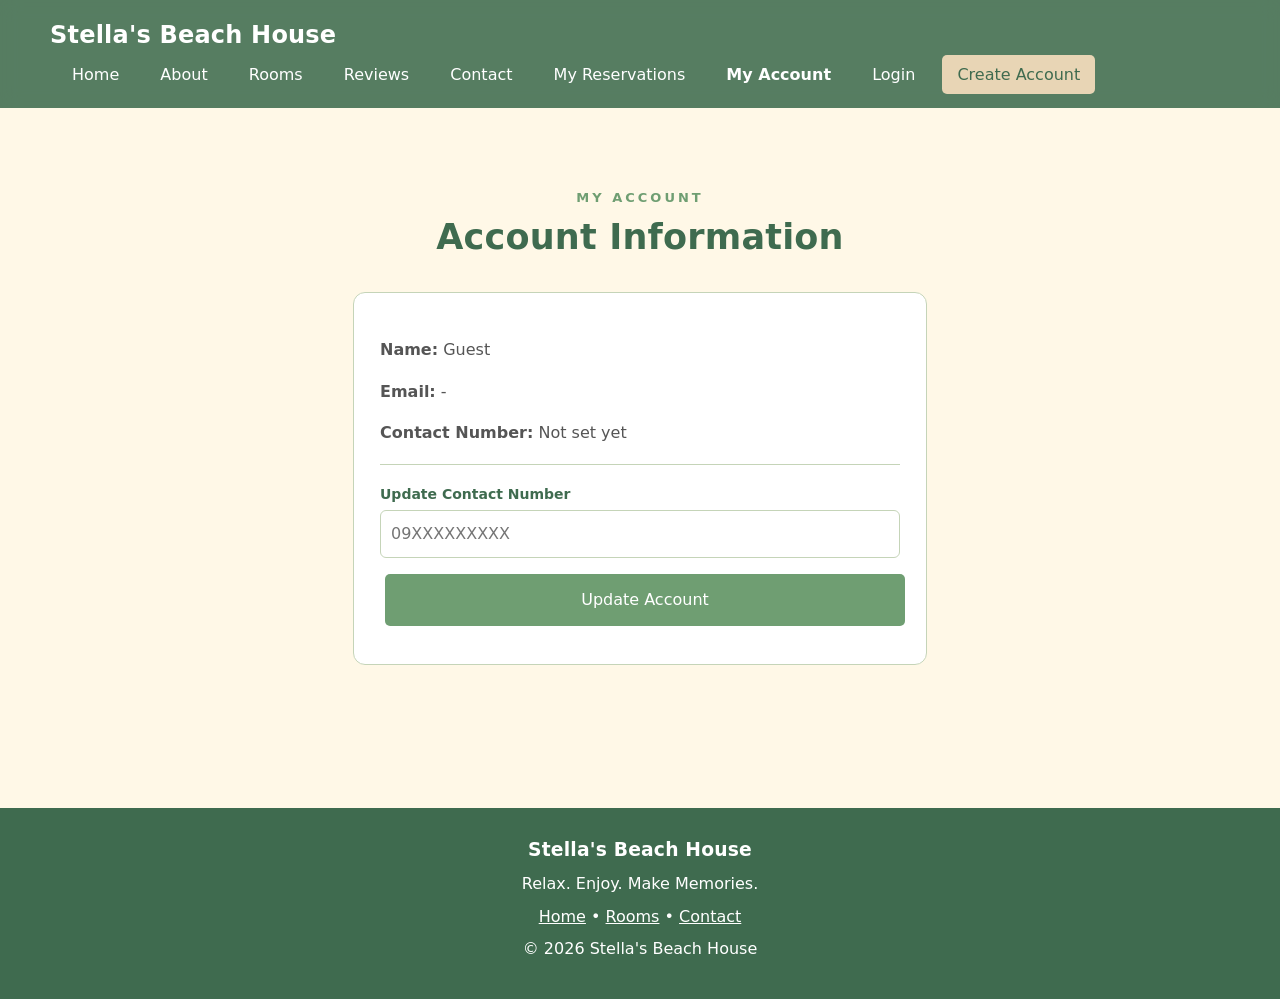
==== account.html @ 23298bf6 "Remove duplicate Feedback nav link, Reviews stays" ====
<!DOCTYPE html>
<html>

<head>
    <meta charset="UTF-8" />
    <meta name="viewport" content="width=device-width, initial-scale=1.0" />
    <meta name="description" content="Your account at Stella's Beach House" />
    <title>My Account - Stella's Beach House</title>
    <link rel="stylesheet" href="landingpage.css">
</head>

<body>

<nav>

    <h2>Stella's Beach House</h2>

    <div>
    <a href="landingpage.html#home">Home</a>
    <a href="landingpage.html#about">About</a>
    <a href="landingpage.html#rooms">Rooms</a>
    <a href="landingpage.html#reviews">Reviews</a>
    <a href="landingpage.html#contact">Contact</a>
    <a href="my-reservations.html">My Reservations</a>
    <a href="account.html">My Account</a>
    <a href="landingpage.html?login=1" data-login>Login</a>
    <a href="landingpage.html?register=1" class="register-button" data-register>Create Account</a>
    </div>

</nav>

<section class="rooms account-page">

    <p class="label">MY ACCOUNT</p>

    <h2>Account Information</h2>

    <div class="account-card">
        <p><strong>Name:</strong> <span id="accName">Guest</span></p>
        <p><strong>Email:</strong> <span id="accEmail">—</span></p>
        <p><strong>Contact Number:</strong> <span id="accContact">Not set yet</span></p>

        <hr />
        <form id="accountForm" novalidate>
            <label for="accContactInput">Update Contact Number</label>
            <input id="accContactInput" type="tel" pattern="09[0-9]{9}" maxlength="11" placeholder="09XXXXXXXXX" />
            <button type="submit" class="main-button" style="border:none;cursor:pointer;font:inherit;">Update Account</button>
        </form>
    </div>

</section>

<footer>

    <h3>Stella's Beach House</h3>

    <p>
        Relax. Enjoy. Make Memories.
    </p>

    <p class="footer-links">
        <a href="landingpage.html#home">Home</a> •
        <a href="landingpage.html#rooms">Rooms</a> •
        <a href="landingpage.html#contact">Contact</a>
    </p>

    <p>
        &copy; 2026 Stella's Beach House
    </p>

</footer>

<script src="main.js"></script>
</body>
</html>
---- landingpage.css ----
body {
    margin: 0;
    font-family: "Segoe UI", system-ui, -apple-system, Arial, sans-serif;
    background-color: #FFF8E7;
    color: #333;
    line-height: 1.6;
    -webkit-font-smoothing: antialiased;
}

h1, h2, h3 {
    line-height: 1.25;
    letter-spacing: 0.2px;
    margin: 0 0 10px 0;
}


/* Navigation */
nav {
    background-color: rgba(63, 107, 79, 0.88);
    backdrop-filter: blur(10px);
    -webkit-backdrop-filter: blur(10px);
    padding: 20px 50px;
    display: flex;
    justify-content: space-between;
    align-items: center;
    flex-wrap: wrap;
    row-gap: 12px;
    position: sticky;
    top: 0;
    z-index: 10;
}

nav h2 {
    color: white;
    margin: 0;
}

nav a {
    color: white;
    text-decoration: none;
    margin-left: 8px;
    padding: 8px 14px;
    border-radius: 20px;
    transition: opacity 0.25s ease, background-color 0.25s ease;
}

nav a:hover {
    opacity: 1;
    background-color: rgba(232, 213, 181, 0.25);
    text-decoration: none;
}
nav a[data-logout]:hover, nav a[data-logout-link]:hover {
    background-color: rgba(163, 61, 61, 0.55);
    color: white;
}

nav a.active {
    text-decoration: none;
    font-weight: bold;
}

.nav-toggle {
    display: none;
    background: #E8D5B5;
    color: #3F6B4F;
    border: none;
    padding: 8px 12px;
    border-radius: 5px;
    font-size: 18px;
    cursor: pointer;
}

.register-button {
    background-color: #E8D5B5;
    color: #3F6B4F;
    padding: 10px 15px;
    border-radius: 5px;
}


/* Hero */
.hero {
    height: 600px;
    display: flex;
    justify-content: center;
    align-items: center;
    text-align: center;
    color: white;

    background-image:
        linear-gradient(
            rgba(40, 80, 50, 0.40),
            rgba(40, 80, 50, 0.40)
        ),
        url("scene.jpg");

    background-size: cover;
    background-position: center;
}

.hero-content {
    width: 700px;
}

.welcome {
    font-weight: bold;
    letter-spacing: 3px;
}

.hero h1 {
    font-size: 55px;
    margin: 15px 0;
}

.hero p {
    font-size: 20px;
    line-height: 1.6;
}


/* Buttons */
.main-button,
.second-button {
    display: inline-block;
    padding: 13px 25px;
    margin: 10px 5px;
    border-radius: 5px;
    text-decoration: none;
    font-weight: bold;
}

.main-button {
    background-color: #6F9E72;
    color: white;
}

.main-button:hover {
    background-color: #527A57;
}

.second-button {
    background-color: #E8D5B5;
    color: #3F6B4F;
}

.second-button:hover {
    background-color: #D8C39E;
}


/* About */
.about {
    background-color: #FFF8E7;
    text-align: center;
    padding: 80px 20px;
}

.about p {
    max-width: 800px;
    margin: 15px auto;
    line-height: 1.7;
    color: #555;
}

.about h2 {
    font-size: 35px;
    color: #3F6B4F;
}


/* Section Label */
.label {
    color: #6F9E72;
    font-weight: bold;
    letter-spacing: 3px;
    font-size: 13px;
    margin: 0 0 8px 0;
}


/* Rooms */
.rooms {
    padding: 80px 24px;
    text-align: center;
    background-color: #E8F0DF;
}

.rooms h2 {
    font-size: 35px;
    color: #3F6B4F;
}

.room-container {
    max-width: 1440px;
    margin: 40px auto;
    display: grid;
    grid-template-columns: repeat(3, 1fr);
    gap: 36px 32px;
    justify-items: stretch;
    align-items: stretch;
    padding: 0 16px;
}

.room-card {
    background-color: white;
    width: 100%;
    max-width: 100%;
    box-sizing: border-box;
    padding: 0 24px 28px 24px;
    border: 1px solid #C5D4B8;
    border-radius: 12px;
    overflow: hidden;
}

.room-card h3 { font-size: 22px; margin: 12px 0 6px 0; }
.room-card p { font-size: 15.5px; line-height: 1.55; margin: 6px 0; }
.room-card strong { font-size: 17px; letter-spacing: 0.2px; }
.room-card a { color: #3F6B4F; font-weight: 600; text-decoration: none; }
.room-card a:hover { color: #527A57; text-decoration: none; }
.card-links {
    display: flex;
    flex-direction: column;
    align-items: stretch;
    gap: 8px;
    margin-top: 14px;
    text-align: center;
}
.reserve-pill {
    display: block;
    background-color: #6F9E72;
    color: white !important;
    padding: 12px 20px;
    border-radius: 20px;
    text-align: center;
    text-decoration: none;
    border: none;
    cursor: pointer;
    font: inherit;
    font-weight: bold;
    width: 100%;
    box-sizing: border-box;
    transition: background-color 0.25s ease, transform 0.25s ease;
}
.reserve-pill:hover {
    background-color: #527A57;
    color: white !important;
    transform: translateY(-1px);
}
.details-link {
    display: inline-block;
    background: none;
    border: none;
    font: inherit;
    cursor: pointer;
    transition: transform 0.25s ease, color 0.25s ease;
}
.details-link:hover {
    transform: translateX(3px);
}
.room-card a.main-button, .room-card a.second-button {
    color: white;
}
.room-card a.main-button:hover { color: white; background-color: #527A57; }
.room-card a.second-button:hover { color: #3F6B4F; }

.room-card img {
    width: calc(100% + 48px);
    max-width: none;
    height: 210px;
    object-fit: cover;
    display: block;
    margin: 0 -24px 18px -24px;
    border-radius: 12px 12px 0 0;
    background-color: #E8F0DF;
}

.room-card h3 {
    color: #3F6B4F;
}

.room-card p {
    color: #666;
}

.room-card strong {
    color: #6F9E72;
}


/* Features */
.features {
    background-color: #FFF8E7;
    text-align: center;
    padding: 80px 30px;
}

.features h2 {
    font-size: 35px;
    color: #3F6B4F;
}

.feature-container {
    display: flex;
    justify-content: center;
    gap: 25px;
    flex-wrap: wrap;
    margin-top: 40px;
}

.feature-card {
    width: 250px;
    padding: 25px;
    background-color: #E8F0DF;
    border-radius: 10px;
}

.feature-card h3 {
    color: #3F6B4F;
}

.feature-card p {
    color: #555;
    line-height: 1.5;
}


/* Contact */
.contact {
    background-color: #E8F0DF;
    color: #3F6B4F;
    text-align: center;
    padding: 80px 20px;
}

.contact h2 {
    font-size: 35px;
    margin: 10px 0 15px;
}

.contact > p {
    color: #555;
    line-height: 1.6;
}

.contact-info {
    display: flex;
    justify-content: center;
    gap: 50px;
    flex-wrap: wrap;
    margin: 40px 0;
}

.contact-info div {
    background-color: white;
    width: 220px;
    padding: 20px;
    border-radius: 10px;
    border: 1px solid #C5D4B8;
}

.contact-info h3 {
    color: #3F6B4F;
    margin-bottom: 10px;
}

.contact-info p {
    color: #666;
}

.contact .main-button {
    background-color: #6F9E72;
    color: white;
}

.contact .main-button:hover {
    background-color: #527A57;
}


/* Footer */
footer {
    background-color: #3F6B4F;
    color: white;
    text-align: center;
    padding: 30px;
}

footer p {
    margin: 7px;
}

/* Smooth UI - same palette, motion only */
html {
    scroll-behavior: smooth;
}
section[id], footer[id] {
    scroll-margin-top: 90px;
}
.main-button, .second-button, .register-button {
    transition: transform 0.25s ease, background-color 0.25s ease;
}
.main-button:hover, .second-button:hover {
    transform: translateY(-2px);
}
.room-card, .feature-card, .contact-card, .contact-info div {
    transition: transform 0.35s cubic-bezier(0.22, 1, 0.36, 1), box-shadow 0.35s ease, border-color 0.35s ease;
    will-change: transform;
}
.room-card:hover, .feature-card:hover, .contact-card:hover, .contact-info div:hover {
    transform: translateY(-6px);
    box-shadow: 0 14px 30px rgba(63, 107, 79, 0.22);
    border-color: #6F9E72;
}
.room-card img {
    transition: transform 0.5s cubic-bezier(0.22, 1, 0.36, 1);
}
.room-card:hover img {
    transform: scale(1.05);
}
.room-card a {
    transition: color 0.25s ease;
}
.room-container .room-card:nth-child(2) { transition-delay: 0.05s; }
.room-container .room-card:nth-child(3) { transition-delay: 0.1s; }
.room-container .room-card:nth-child(4) { transition-delay: 0.15s; }
.room-container .room-card:nth-child(5) { transition-delay: 0.2s; }
.room-container .room-card:nth-child(6) { transition-delay: 0.25s; }
@keyframes heroFadeUp {
    from { opacity: 0; transform: translateY(18px); }
    to { opacity: 1; transform: translateY(0); }
}
.hero-content {
    animation: heroFadeUp 0.8s ease both;
}
.reveal {
    opacity: 0;
    transform: translateY(22px);
    transition: opacity 0.6s ease, transform 0.6s ease;
}
.reveal.visible {
    opacity: 1;
    transform: none;
}
@media (prefers-reduced-motion: reduce) {
    html { scroll-behavior: auto; }
    .hero-content, .reveal { animation: none; transition: none; opacity: 1; transform: none; }
    .main-button:hover, .room-card:hover { transform: none; }
    .room-card:hover img { transform: none; }
}

/* Landing polish - same palette only */
.hero-location {
    font-size: 15px;
    opacity: 0.95;
    margin: 0 0 10px 0;
}
.hero-deposit {
    font-size: 15px;
    font-weight: bold;
    margin: 12px 0 0 0;
}
.room-card.flash {
    outline: 3px solid #E8D5B5;
    outline-offset: 3px;
}
.hero-stats {
    display: flex;
    gap: 28px;
    justify-content: center;
    margin: 26px 0 10px 0;
    flex-wrap: wrap;
}
.hero-stats div { display: flex; flex-direction: column; }
.hero-stats strong { font-size: 22px; }
.hero-stats span { font-size: 13px; opacity: 0.9; }
.scroll-down {
    display: inline-block;
    margin-top: 18px;
    color: white;
    text-decoration: none;
    font-size: 22px;
    border: 1px solid white;
    width: 40px;
    height: 40px;
    line-height: 38px;
    border-radius: 50%;
}
.about-points {
    display: flex;
    gap: 12px;
    justify-content: center;
    flex-wrap: wrap;
    margin-top: 26px;
}
.about-points div {
    background-color: #E8F0DF;
    border: 1px solid #C5D4B8;
    color: #3F6B4F;
    padding: 10px 16px;
    border-radius: 20px;
    font-size: 14px;
    font-weight: bold;
}
.badge {
    display: inline-block;
    background-color: #E8D5B5;
    color: #3F6B4F;
    font-size: 12px;
    font-weight: bold;
    padding: 4px 10px;
    border-radius: 12px;
    margin-bottom: 10px;
}
.rooms-link { color: #3F6B4F; font-weight: bold; text-decoration: none; }
.rooms-link:hover { text-decoration: none; color: #527A57; }
.crumbs { margin: 0 0 6px 0; }
.crumbs a { color: #3F6B4F; font-weight: bold; text-decoration: none; }
/* Gallery strip - same palette only */
.gallery {
    display: grid;
    grid-template-columns: repeat(4, 1fr);
    gap: 0;
}
.gallery img {
    width: 100%;
    height: 220px;
    object-fit: cover;
    display: block;
}
@media (max-width: 800px) {
    .gallery { grid-template-columns: repeat(2, 1fr); }
    .gallery img { height: 160px; }
}
.cat-tabs {
    display: flex;
    gap: 10px;
    justify-content: center;
    flex-wrap: wrap;
    margin: 0 0 22px 0;
}
.cat-tabs a {
    padding: 8px 18px;
    border-radius: 20px;
    border: 1px solid #C5D4B8;
    background: white;
    color: #3F6B4F;
    font-weight: bold;
    font-size: 14px;
    text-decoration: none;
    transition: background-color 0.25s ease, color 0.25s ease;
}
.cat-tabs a:hover { background: #E8F0DF; text-decoration: none; }
.cat-tabs a.active { background: #3F6B4F; border-color: #3F6B4F; color: white; }
.card-title-link { text-decoration: none; }
.card-title-link h3:hover { color: #527A57; }
.rooms-link:hover { text-decoration: none; color: #527A57; }
.cta-card {
    background-color: #E8D5B5;
    border: 1px solid #C5D4B8;
    display: flex;
    flex-direction: column;
    justify-content: center;
    text-align: center;
}
.cta-card h3, .cta-card p { color: #3F6B4F; }
.icon-circle {
    width: 52px;
    height: 52px;
    margin: 0 auto 12px auto;
    background-color: #E8D5B5;
    border-radius: 50%;
    display: flex;
    align-items: center;
    justify-content: center;
    font-size: 24px;
}
.muted { color: #666; font-size: 13px; }
.footer-links a { color: white; }

/* Bookings list - same theme, smooth */
.bookings { min-height: 60vh; background-color: #FFF8E7; }
/* Category pages read cream like About; landing rooms grid stays sage */
.rooms.category { background-color: #FFF8E7; }
.booking-list {
    max-width: 760px;
    margin: 36px auto 0 auto;
    display: flex;
    flex-direction: column;
    gap: 22px;
    text-align: left;
}
.reservation-card {
    background: white;
    border: 1px solid #C5D4B8;
    border-radius: 12px;
    padding: 26px 24px;
    animation: heroFadeUp 0.5s ease both;
    transition: transform 0.35s cubic-bezier(0.22, 1, 0.36, 1), box-shadow 0.35s ease, border-color 0.35s ease;
}
.reservation-card:hover {
    transform: translateY(-4px);
    box-shadow: 0 14px 30px rgba(63, 107, 79, 0.18);
    border-color: #6F9E72;
}
.booking-list .reservation-card:nth-child(2) { animation-delay: 0.06s; }
.booking-list .reservation-card:nth-child(3) { animation-delay: 0.12s; }
.booking-list .reservation-card:nth-child(4) { animation-delay: 0.18s; }
.reservation-card h2 { color: #3F6B4F; }
.reservation-card p { color: #555; }
.reservation-card.cancelled { opacity: 0.75; }
.status-badge {
    display: inline-block;
    font-size: 12px;
    font-weight: bold;
    padding: 4px 12px;
    border-radius: 12px;
    background: #E8F0DF;
    color: #3F6B4F;
    border: 1px solid #6F9E72;
    margin-left: 8px;
    vertical-align: middle;
}
.status-badge.cancelled { background: #fdecea; color: #7a2e2e; border-color: #e0a8a8; }
.id-row { display: flex; align-items: center; gap: 8px; flex-wrap: wrap; }
.copy-btn {
    background: #E8D5B5;
    color: #3F6B4F;
    border: none;
    padding: 6px 14px;
    border-radius: 14px;
    font-size: 13px;
    font-weight: bold;
    cursor: pointer;
    transition: background-color 0.25s ease;
}
.copy-btn:hover { background: #D8C39E; }
.cancel-btn {
    background: #a33d3d;
    color: white;
    border: none;
    padding: 11px 22px;
    border-radius: 20px;
    font: inherit;
    font-weight: bold;
    cursor: pointer;
    transition: background-color 0.25s ease, transform 0.25s ease;
}
.cancel-btn:hover { background: #7f2d2d; transform: translateY(-1px); }
.card-actions { display: flex; gap: 10px; margin-top: 12px; flex-wrap: wrap; }
.edit-btn {
    background: #E8D5B5;
    color: #3F6B4F;
    border: none;
    padding: 11px 22px;
    border-radius: 20px;
    font: inherit;
    font-weight: bold;
    cursor: pointer;
    transition: background-color 0.25s ease, transform 0.25s ease;
}
.edit-btn:hover { background: #D8C39E; transform: translateY(-1px); }
.edit-form {
    margin-top: 14px;
    padding: 16px;
    background: #FFF8E7;
    border: 1px dashed #C5D4B8;
    border-radius: 8px;
}
.edit-form[hidden] { display: none; }
.edit-form label { display: block; margin-top: 10px; font-weight: bold; color: #3F6B4F; font-size: 14px; }
.edit-form input {
    width: 100%;
    padding: 9px 10px;
    margin-top: 4px;
    box-sizing: border-box;
    border: 1px solid #C5D4B8;
    border-radius: 6px;
    font: inherit;
    background: white;
}
.edit-form .modal-row { display: flex; gap: 12px; }
.edit-form .modal-row > div { flex: 1; }
.edit-form button[data-save] {
    background: #6F9E72;
    color: white;
    border: none;
    padding: 11px 22px;
    border-radius: 20px;
    font: inherit;
    font-weight: bold;
    cursor: pointer;
}
.edit-form button[data-save]:hover { background: #527A57; }
.empty-state {
    background: white;
    border: 1px dashed #C5D4B8;
    border-radius: 12px;
    padding: 36px 28px;
    text-align: center;
    color: #3F6B4F;
}
.empty-state h2 { color: #3F6B4F; }

/* Account page - same theme, smooth */
.account-page { min-height: 60vh; background-color: #FFF8E7; }
.account-card {
    background: white;
    border: 1px solid #C5D4B8;
    border-radius: 12px;
    padding: 28px 26px;
    max-width: 520px;
    margin: 32px auto 0 auto;
    text-align: left;
    animation: heroFadeUp 0.5s ease both;
    transition: transform 0.35s cubic-bezier(0.22, 1, 0.36, 1), box-shadow 0.35s ease;
}
.account-card:hover { transform: translateY(-3px); box-shadow: 0 14px 30px rgba(63, 107, 79, 0.15); }
.account-card p { color: #555; }
.account-card hr { border: 0; border-top: 1px solid #C5D4B8; margin: 18px 0; }
.account-card label { display: block; margin-top: 10px; font-weight: bold; color: #3F6B4F; font-size: 14px; }
.account-card input {
    width: 100%;
    padding: 10px;
    margin-top: 5px;
    box-sizing: border-box;
    border: 1px solid #C5D4B8;
    border-radius: 6px;
    font: inherit;
    background: white;
}
.account-card .main-button { width: 100%; margin-top: 16px; }
.footer-stay { margin: 4px; font-size: 14px; }
.muted-light { opacity: 0.85; font-size: 13px; }

/* Reviews - same palette only */
.reviews {
    background-color: #FFF8E7;
    text-align: center;
    padding: 80px 30px;
}
.reviews h2 { font-size: 35px; color: #3F6B4F; }
.review-wall {
    display: flex;
    justify-content: center;
    gap: 24px;
    flex-wrap: wrap;
    margin: 36px auto;
    max-width: 1100px;
}
.review-card {
    background: white;
    border: 1px solid #C5D4B8;
    border-radius: 12px;
    padding: 24px 22px;
    width: 300px;
    max-width: 100%;
    box-sizing: border-box;
    text-align: left;
    transition: transform 0.35s cubic-bezier(0.22, 1, 0.36, 1), box-shadow 0.35s ease;
}
.review-card:hover { transform: translateY(-4px); box-shadow: 0 14px 30px rgba(63, 107, 79, 0.18); }
.review-card .stars { color: #6F9E72; letter-spacing: 2px; }
.review-card h3 { color: #3F6B4F; margin: 8px 0 6px 0; }
.review-card p { color: #555; line-height: 1.55; margin: 6px 0; }
.review-empty {
    background: #E8F0DF;
    border: 1px dashed #C5D4B8;
    border-radius: 12px;
    padding: 30px;
    color: #3F6B4F;
    max-width: 520px;
    margin: 0 auto;
}
.star-pick { display: flex; gap: 6px; margin-top: 5px; }
.star-pick button {
    background: none;
    border: none;
    font-size: 30px;
    cursor: pointer;
    color: #C5D4B8;
    padding: 0 2px;
    transition: color 0.2s ease, transform 0.2s ease;
}
.star-pick button.lit { color: #3F6B4F; text-shadow: 0 0 1px #3F6B4F; }
.star-pick button:hover { transform: scale(1.15); }
.modal textarea {
    width: 100%;
    height: 110px;
    padding: 10px;
    box-sizing: border-box;
    resize: vertical;
    border: 1px solid #C5D4B8;
    border-radius: 6px;
    font: inherit;
    background: white;
    margin-top: 5px;
}

/* Quick-reserve modal - same palette only */
.modal-backdrop {
    position: fixed;
    inset: 0;
    background: rgba(232, 213, 181, 0.35);
    backdrop-filter: blur(14px);
    -webkit-backdrop-filter: blur(14px);
    display: flex;
    align-items: center;
    justify-content: center;
    padding: 20px;
    z-index: 50;
    animation: backdropFade 0.3s ease both;
}
@keyframes backdropFade {
    from { opacity: 0; }
    to { opacity: 1; }
}
.modal-backdrop[hidden] { display: none; }
.modal {
    background: #FFF8E7;
    border: 1px solid #C5D4B8;
    border-radius: 14px;
    max-width: 480px;
    width: 100%;
    max-height: 90vh;
    overflow-y: auto;
    padding: 28px 26px;
    position: relative;
    color: #333;
    animation: heroFadeUp 0.3s ease both;
}
.modal h2 { color: #3F6B4F; }
.modal label { display: block; margin-top: 12px; font-weight: bold; color: #3F6B4F; font-size: 14px; }
.modal input, .modal select {
    width: 100%;
    padding: 10px;
    margin-top: 5px;
    box-sizing: border-box;
    border: 1px solid #C5D4B8;
    border-radius: 6px;
    font: inherit;
    background: white;
}
.modal-row { display: flex; gap: 12px; }
.modal-row > div { flex: 1; }
.modal-close {
    position: absolute;
    top: 10px;
    right: 14px;
    background: #E8D5B5;
    color: #3F6B4F;
    border: none;
    width: 34px;
    height: 34px;
    border-radius: 50%;
    font-size: 20px;
    cursor: pointer;
    z-index: 2;
}
.modal-beach {
    height: 130px;
    margin: -28px -26px 18px -26px;
    background: url("scene.jpg") center / cover;
    border-radius: 14px 14px 0 0;
}
#quickTotal {
    margin-top: 14px;
    padding: 12px;
    background: white;
    border: 1px dashed #C5D4B8;
    border-radius: 6px;
    color: #3F6B4F;
}
#availResult {
    margin-top: 14px;
    padding: 12px;
    background: white;
    border: 1px dashed #C5D4B8;
    border-radius: 6px;
    color: #3F6B4F;
}
#availResult.ok { border-style: solid; border-color: #6F9E72; background: #E8F0DF; }
#availResult.bad { border-style: solid; border-color: #e0a8a8; background: #fdecea; color: #7a2e2e; }
.alt-suggest {
    margin-top: 10px;
    padding: 10px 12px;
    background: #FFF8E7;
    border: 1px solid #C5D4B8;
    border-radius: 8px;
    color: #3F6B4F;
    display: flex;
    align-items: center;
    justify-content: space-between;
    gap: 10px;
    flex-wrap: wrap;
}
#useAltDates {
    background: #6F9E72;
    color: white;
    border: none;
    border-radius: 20px;
    padding: 9px 18px;
    font: inherit;
    font-weight: bold;
    cursor: pointer;
    white-space: nowrap;
}
#useAltDates:hover { background: #527A57; }
.success-line {
    padding: 10px 12px;
    background: #E8F0DF;
    border: 1px solid #6F9E72;
    border-radius: 6px;
    color: #3F6B4F;
    font-weight: bold;
}
.modal-submit { width: 100%; margin-top: 16px; border: none; cursor: pointer; font: inherit; }
.form-msg {
    padding: 10px 12px;
    border-radius: 6px;
    background: #E8F0DF;
    border: 1px solid #C5D4B8;
    color: #3F6B4F;
    margin: 0 0 12px 0;
}
.form-msg.error { background: #fdecea; border-color: #e0a8a8; color: #7a2e2e; }
.form-msg.success { background: #E8F0DF; border-color: #6F9E72; }

/* Receipt - same palette only */
.receipt { text-align: left; }
.receipt h2, .receipt > p { text-align: center; }
.receipt hr { border: 0; border-top: 1px dashed #C5D4B8; margin: 14px 0; }
.receipt dl { margin: 0; }
.receipt dl > div {
    display: flex;
    justify-content: space-between;
    gap: 12px;
    padding: 5px 0;
    border-bottom: 1px solid #E8F0DF;
}
.receipt dt { color: #666; font-size: 13px; }
.receipt dd { margin: 0; font-weight: bold; color: #333; text-align: right; }
.receipt .total dt, .receipt .total dd { color: #3F6B4F; font-size: 18px; }
.receipt a { color: #3F6B4F; font-weight: bold; text-decoration: none; }
@media print {
    body * { visibility: hidden; }
    .receipt, .receipt * { visibility: visible; }
    .receipt { position: absolute; inset: 0; margin: 0 auto; max-width: 500px; }
    .receipt .modal-row, .receipt a { display: none; }
}

/* Reserve modal as mini webpage: room panel + form */
.modal-wide { max-width: 880px; padding: 0; overflow-y: auto; }
.modal-grid { display: grid; grid-template-columns: 1fr 1.25fr; }
.modal-room { background: #E8F0DF; padding: 26px 24px; }
.modal-room img {
    width: calc(100% + 48px);
    max-width: none;
    height: auto;
    aspect-ratio: 16 / 10;
    object-fit: cover;
    display: block;
    margin: -26px -24px 0 -24px;
    border-radius: 0;
    background-color: #E8F0DF;
}
.gallery-main { position: relative; }
.gallery-main #mRoomImg { margin-top: -26px; }
.gal-arrow {
    position: absolute;
    top: 50%;
    transform: translateY(-50%);
    width: 36px;
    height: 36px;
    border-radius: 50%;
    border: none;
    background: #E8D5B5;
    color: #3F6B4F;
    font-size: 22px;
    line-height: 1;
    cursor: pointer;
    opacity: 0.92;
    transition: background-color 0.25s ease, transform 0.25s ease;
}
.gal-arrow:hover { background: white; transform: translateY(-50%) scale(1.06); }
.gal-arrow.left { left: -12px; }
.gal-arrow.right { right: -12px; }
.modal-room h2 { color: #3F6B4F; }
.modal-thumbs {
    display: flex;
    gap: 8px;
    margin: 10px 0 14px 0;
}
.modal-room .modal-thumbs img {
    width: 56px;
    height: 36px;
    object-fit: cover;
    border-radius: 8px;
    cursor: pointer;
    border: 2px solid transparent;
    opacity: 0.7;
    transition: opacity 0.25s ease, border-color 0.25s ease, transform 0.25s ease;
    margin: 0;
}
.photo-count {
    position: absolute;
    right: 10px;
    bottom: 10px;
    background: rgba(40, 80, 50, 0.8);
    color: white;
    font-size: 12px;
    font-weight: bold;
    padding: 4px 10px;
    border-radius: 12px;
}
.modal-room .modal-thumbs img:hover { opacity: 1; transform: translateY(-1px); }
.modal-room .modal-thumbs img.active { border-color: #3F6B4F; opacity: 1; }
#mRoomImg { transition: opacity 0.25s ease; }
.modal-form { padding: 28px 26px; }
.steps { font-weight: bold; color: #3F6B4F; }
.step-dot { opacity: 0.45; }
.step-dot.current { opacity: 1; text-decoration: none; }
.pay-box {
    background: white;
    border: 1px solid #C5D4B8;
    border-radius: 8px;
    padding: 14px 16px;
    margin-bottom: 6px;
}
.pay-methods {
    display: flex;
    gap: 8px;
    margin-bottom: 10px;
}
.pay-method {
    flex: 1;
    padding: 10px;
    border-radius: 20px;
    border: 1px solid #C5D4B8;
    background: white;
    color: #3F6B4F;
    font: inherit;
    font-weight: bold;
    cursor: pointer;
    transition: background-color 0.25s ease, color 0.25s ease;
}
.pay-method.current { background: #3F6B4F; border-color: #3F6B4F; color: white; }
.pay-total { font-size: 20px; color: #3F6B4F; font-weight: bold; margin: 6px 0; }
@media (max-width: 760px) {
    .modal-grid { grid-template-columns: 1fr; }
    .modal { max-height: 92vh; }
    .modal-row { flex-wrap: wrap; }
    .modal-row > div { flex: 1 1 140px; }
    .feature-card, .contact-info div { max-width: 100%; }
}
/* 3x2 grid: 3 cols desktop, 2 cols tablet, 1 col mobile */
@media (max-width: 1000px) {
    .room-container { grid-template-columns: repeat(2, 1fr); }
}
@media (max-width: 800px) {
    .hero-stats { gap: 16px; }
    .room-container { grid-template-columns: 1fr; max-width: 480px; }
}


/* Mobile */
@media (max-width: 800px) {

    nav {
        flex-direction: column;
        gap: 15px;
        padding: 20px;
    }

    .nav-toggle { display: inline-block; }
    nav div { display: none; width: 100%; text-align: center; }
    nav.open div { display: block; }

    nav a {
        margin-left: 8px;
    }

    .hero h1 {
        font-size: 40px;
    }

    .hero-content {
        width: auto;
        padding: 20px;
    }

    .contact-info {
        gap: 20px;
    }
}
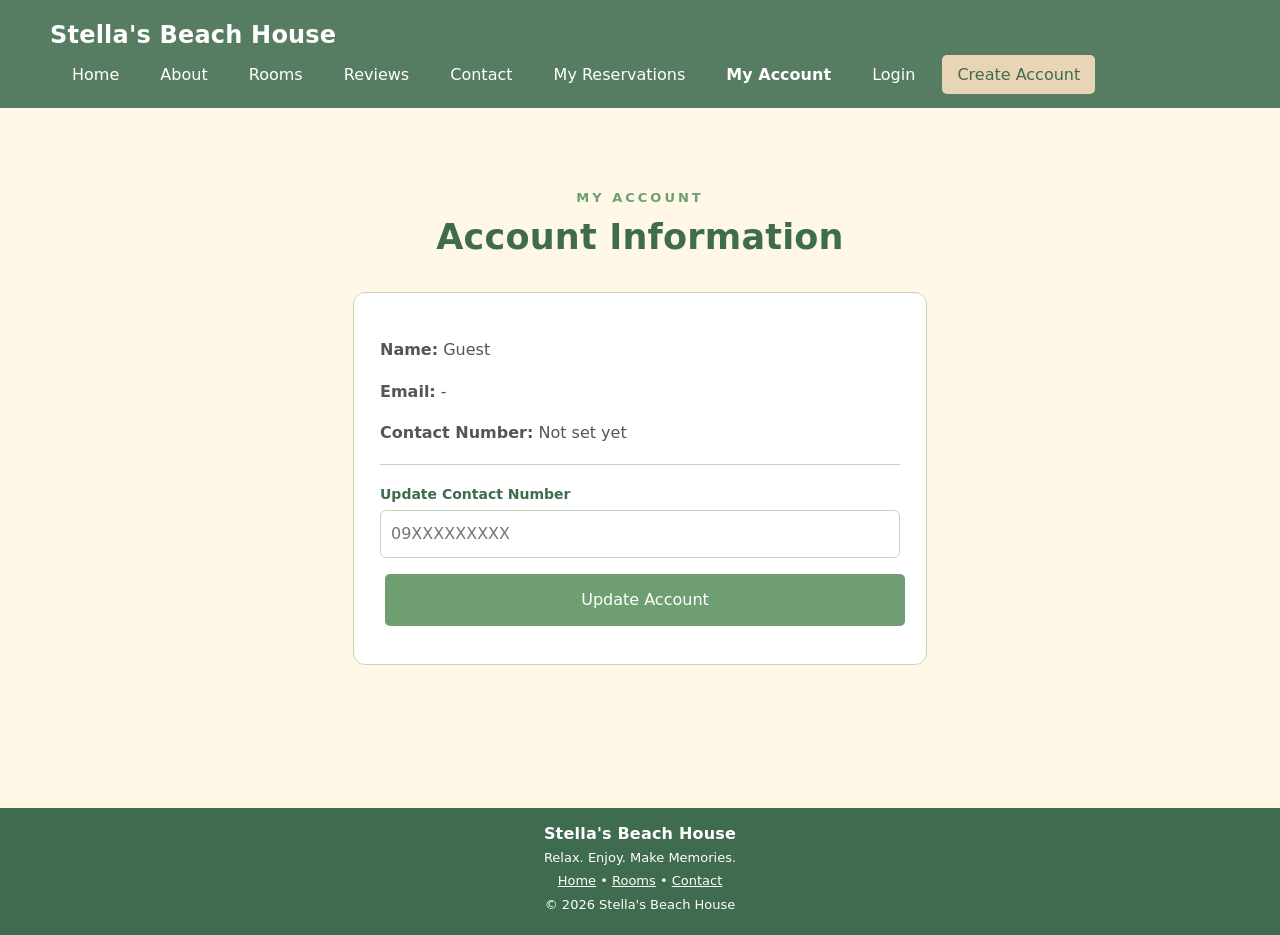
==== commit 7334cfb2: "Compact footers on My Reservations and My Account" ====
--- a/account.html
+++ b/account.html
@@ -50,7 +50,7 @@
 
 </section>
 
-<footer>
+    <footer class="footer-compact">
 
     <h3>Stella's Beach House</h3>
 
--- a/landingpage.css
+++ b/landingpage.css
@@ -388,6 +388,9 @@
 footer p {
     margin: 7px;
 }
+footer.footer-compact { padding: 16px 12px; }
+footer.footer-compact h3 { font-size: 16px; margin: 0 0 4px 0; }
+footer.footer-compact p { margin: 3px; font-size: 13px; }
 
 /* Smooth UI - same palette, motion only */
 html {
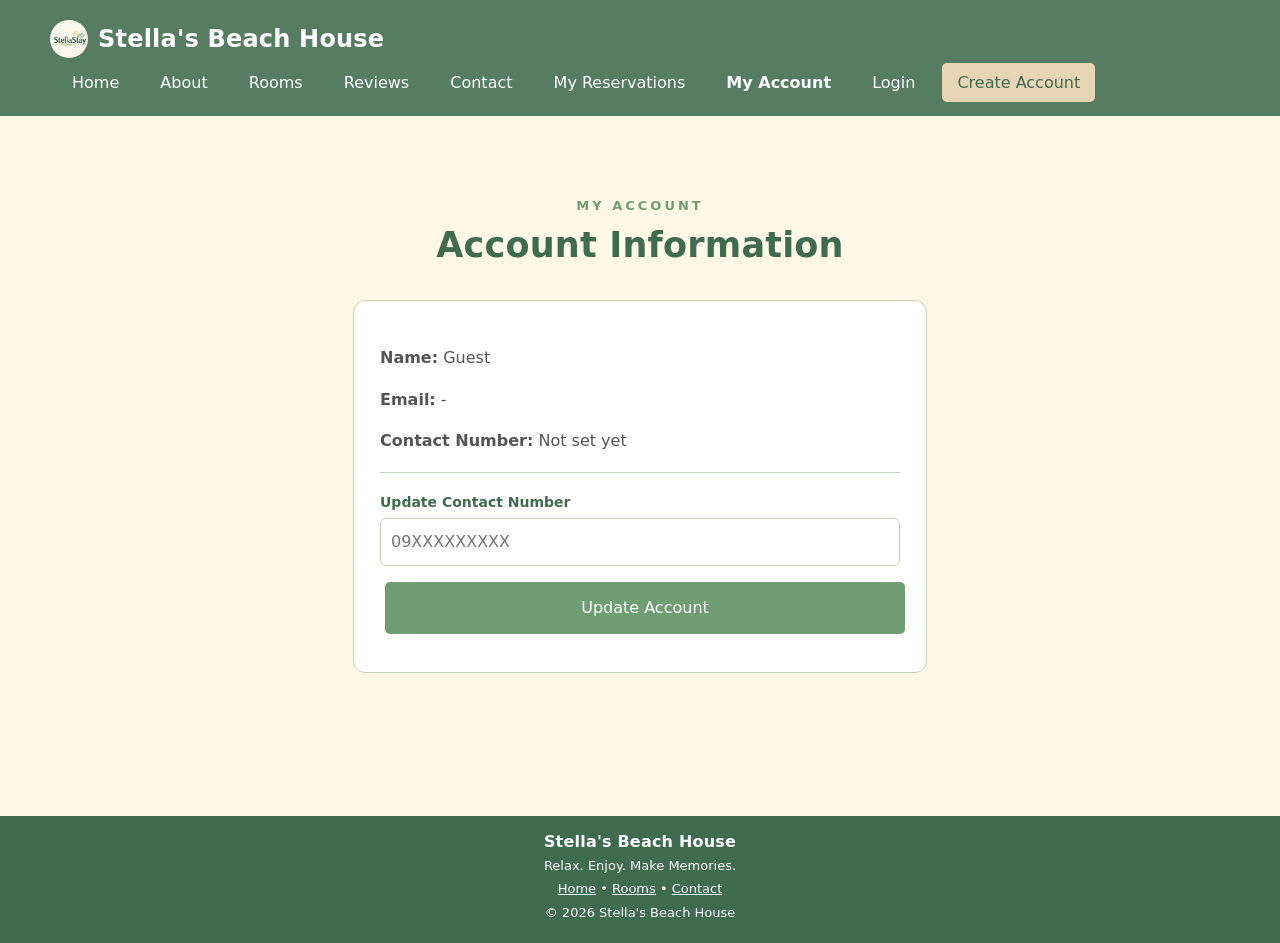
==== commit b17047be: "Brand logo in all navbars" ====
--- a/account.html
+++ b/account.html
@@ -13,7 +13,7 @@
 
 <nav>
 
-    <h2>Stella's Beach House</h2>
+    <h2><img class="brand-logo" src="stella-logo.png" alt="Stella's Beach House logo" /> Stella's Beach House</h2>
 
     <div>
     <a href="landingpage.html#home">Home</a>
--- a/landingpage.css
+++ b/landingpage.css
@@ -5,7 +5,11 @@
     color: #333;
     line-height: 1.6;
     -webkit-font-smoothing: antialiased;
-}
+    min-height: 100vh;
+    display: flex;
+    flex-direction: column;
+}
+body > footer { margin-top: auto; }
 
 h1, h2, h3 {
     line-height: 1.25;
@@ -33,6 +37,16 @@
 nav h2 {
     color: white;
     margin: 0;
+    display: flex;
+    align-items: center;
+}
+.brand-logo {
+    height: 38px;
+    width: 38px;
+    object-fit: cover;
+    border-radius: 50%;
+    margin-right: 10px;
+    background: white;
 }
 
 nav a {
@@ -352,8 +366,10 @@
 
 .contact-info div {
     background-color: white;
-    width: 220px;
-    padding: 20px;
+    width: 300px;
+    max-width: 100%;
+    box-sizing: border-box;
+    padding: 24px;
     border-radius: 10px;
     border: 1px solid #C5D4B8;
 }
@@ -366,6 +382,22 @@
 .contact-info p {
     color: #666;
 }
+.contact a { color: #3F6B4F; font-weight: 600; text-decoration: none; }
+.contact a:hover { color: #527A57; text-decoration: none; }
+.contact-card a {
+    display: inline-block;
+    max-width: 100%;
+    box-sizing: border-box;
+    overflow-wrap: anywhere;
+    font-size: 15px;
+    background: #E8F0DF;
+    border: 1px solid #C5D4B8;
+    padding: 6px 14px;
+    border-radius: 16px;
+    margin-top: 4px;
+    transition: background-color 0.25s ease, transform 0.25s ease;
+}
+.contact-card a:hover { background: #E8D5B5; transform: translateY(-1px); }
 
 .contact .main-button {
     background-color: #6F9E72;
@@ -1050,11 +1082,31 @@
 .pay-total { font-size: 20px; color: #3F6B4F; font-weight: bold; margin: 6px 0; }
 @media (max-width: 760px) {
     .modal-grid { grid-template-columns: 1fr; }
-    .modal { max-height: 92vh; }
+    .modal-form { padding: 22px 18px; }
     .modal-row { flex-wrap: wrap; }
     .modal-row > div { flex: 1 1 140px; }
     .feature-card, .contact-info div { max-width: 100%; }
 }
+/* Small phones - layout only, no color changes */
+@media (max-width: 480px) {
+    nav { padding: 14px; }
+    nav h2 { font-size: 18px; }
+    .hero { height: auto; min-height: 520px; padding: 40px 0; }
+    .hero h1 { font-size: 32px; }
+    .hero p { font-size: 16px; }
+    .about, .features, .reviews { padding: 56px 16px; }
+    .about h2, .features h2, .rooms h2, .contact h2, .reviews h2 { font-size: 27px; }
+    .room-card, .review-card { padding: 20px 16px; }
+    .room-card img { height: 170px; }
+    .contact-info div { width: 100%; }
+    .gallery { grid-template-columns: 1fr; }
+    .gallery img { height: 200px; }
+    .cat-tabs a { padding: 7px 13px; font-size: 13px; }
+    .modal-backdrop { padding: 10px; }
+    .pay-methods { flex-direction: column; }
+    .receipt dl > div { flex-direction: column; gap: 0; }
+    .receipt dd { text-align: left; }
+}
 /* 3x2 grid: 3 cols desktop, 2 cols tablet, 1 col mobile */
 @media (max-width: 1000px) {
     .room-container { grid-template-columns: repeat(2, 1fr); }
@@ -1069,17 +1121,30 @@
 @media (max-width: 800px) {
 
     nav {
-        flex-direction: column;
-        gap: 15px;
-        padding: 20px;
+        flex-direction: row;
+        flex-wrap: wrap;
+        align-items: center;
+        gap: 12px;
+        padding: 14px 16px;
     }
 
-    .nav-toggle { display: inline-block; }
-    nav div { display: none; width: 100%; text-align: center; }
+    nav h2 { flex: 1; margin: 0; font-size: 20px; }
+
+    .nav-toggle {
+        display: inline-flex;
+        align-items: center;
+        justify-content: center;
+        width: 42px;
+        height: 42px;
+        border-radius: 50%;
+        margin-left: auto;
+    }
+    nav div { display: none; flex-basis: 100%; width: 100%; text-align: center; }
     nav.open div { display: block; }
 
-    nav a {
-        margin-left: 8px;
+    nav div a {
+        display: inline-block;
+        margin: 5px 3px;
     }
 
     .hero h1 {
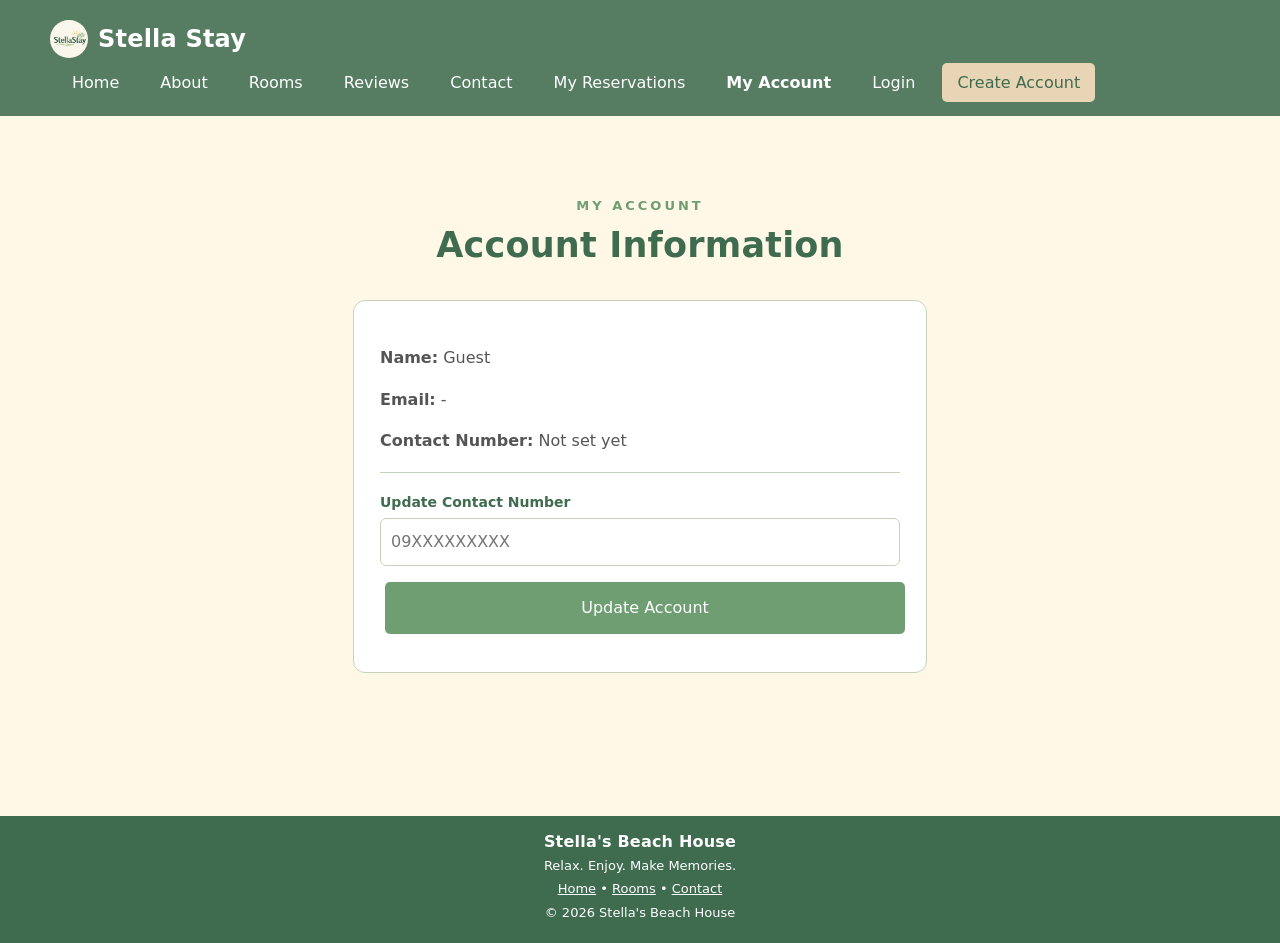
==== commit 779e48e6: "Navbar brand renamed to Stella Stay" ====
--- a/account.html
+++ b/account.html
@@ -13,7 +13,7 @@
 
 <nav>
 
-    <h2><img class="brand-logo" src="stella-logo.png" alt="Stella's Beach House logo" /> Stella's Beach House</h2>
+    <h2><img class="brand-logo" src="stella-logo.png" alt="Stella Stay logo" /> Stella Stay</h2>
 
     <div>
     <a href="landingpage.html#home">Home</a>
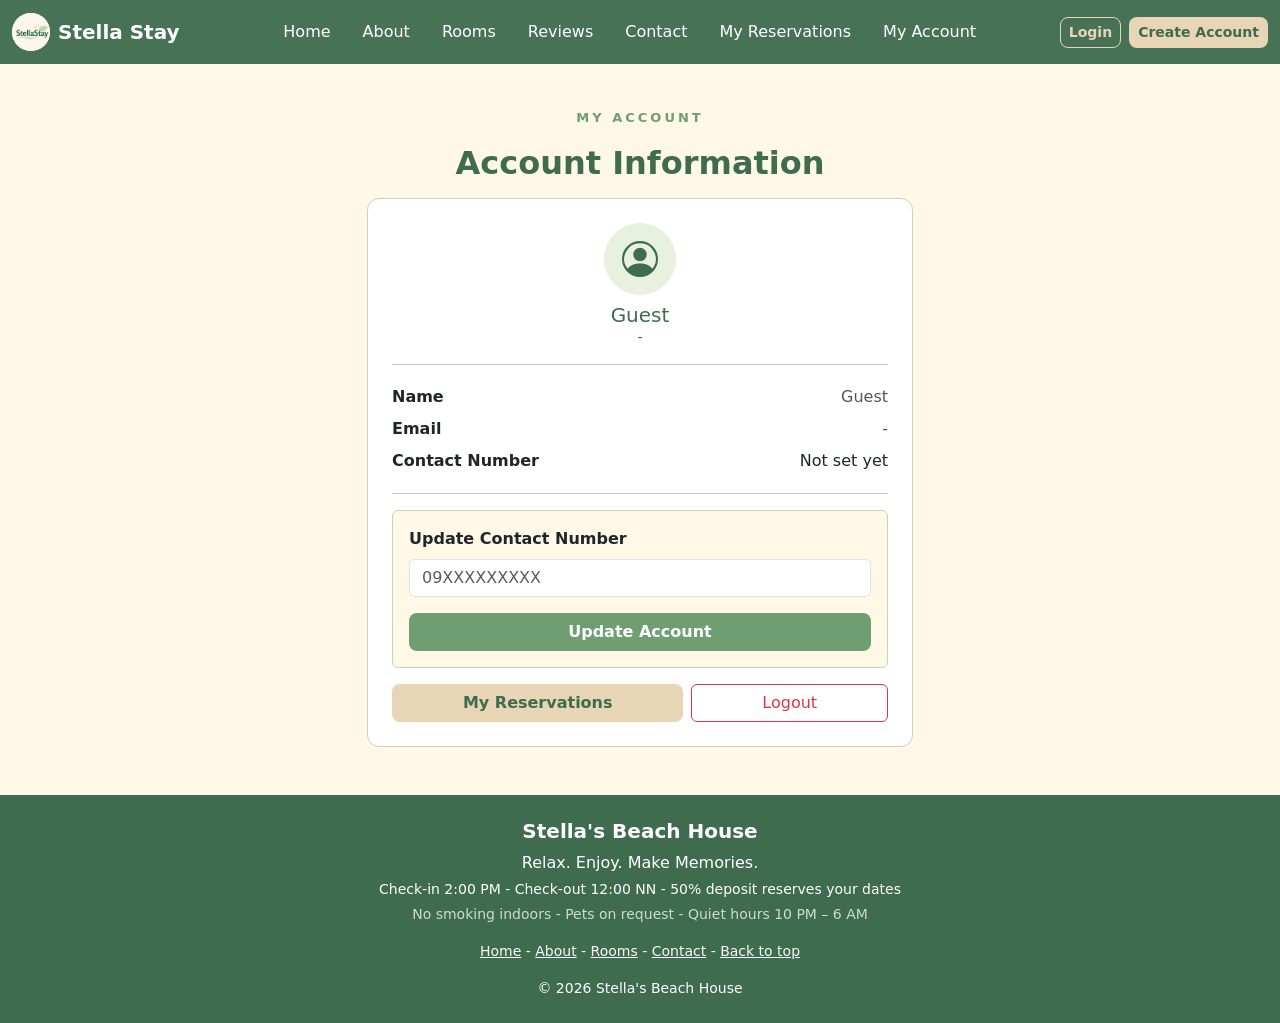
==== commit 628563b6: "Full Bootstrap rebuild: shared theme, register page, rooms search, unified nav/footer" ====
--- a/account.html
+++ b/account.html
@@ -1,75 +1,100 @@
-<!DOCTYPE html>
-<html>
-
+﻿<!DOCTYPE html>
+<html lang="en">
 <head>
-    <meta charset="UTF-8" />
-    <meta name="viewport" content="width=device-width, initial-scale=1.0" />
-    <meta name="description" content="Your account at Stella's Beach House" />
-    <title>My Account - Stella's Beach House</title>
-    <link rel="stylesheet" href="landingpage.css">
+<meta charset="UTF-8" /><meta name="viewport" content="width=device-width, initial-scale=1.0" />
+<meta name="description" content="Your account at Stella's Beach House" />
+<title>My Account - Stella's Beach House</title>
+<link href="https://cdn.jsdelivr.net/npm/bootstrap@5.3.3/dist/css/bootstrap.min.css" rel="stylesheet" />
+<link rel="icon" type="image/png" href="stella-logo-96.png" />
+<meta name="theme-color" content="#3F6B4F" />
+<link rel="stylesheet" href="stella-bootstrap.css" />
 </head>
-
 <body>
-
-<nav>
-
-    <h2><img class="brand-logo" src="stella-logo.png" alt="Stella Stay logo" /> Stella Stay</h2>
-
-    <div>
-    <a href="landingpage.html#home">Home</a>
-    <a href="landingpage.html#about">About</a>
-    <a href="landingpage.html#rooms">Rooms</a>
-    <a href="landingpage.html#reviews">Reviews</a>
-    <a href="landingpage.html#contact">Contact</a>
-    <a href="my-reservations.html">My Reservations</a>
-    <a href="account.html">My Account</a>
-    <a href="landingpage.html?login=1" data-login>Login</a>
-    <a href="landingpage.html?register=1" class="register-button" data-register>Create Account</a>
-    </div>
-
+<nav class="navbar navbar-expand-xl navbar-dark sticky-top" style="background-color:rgba(63,107,79,.95)">
+<div class="container-fluid">
+<a class="navbar-brand fw-bold d-flex align-items-center" href="landingpage.html#home"><img src="stella-logo-96.png" alt="Stella Stay logo" width="96" height="96" class="rounded-circle bg-white me-2" style="width:38px;height:38px;object-fit:cover" /> Stella Stay</a>
+<button class="navbar-toggler" type="button" data-bs-toggle="collapse" data-bs-target="#navMenu" aria-controls="navMenu" aria-expanded="false" aria-label="Toggle navigation"><span class="navbar-toggler-icon"></span></button>
+<div class="collapse navbar-collapse" id="navMenu">
+<ul class="navbar-nav mx-auto mb-2 mb-xl-0 align-items-xl-center">
+<li class="nav-item"><a class="nav-link" href="landingpage.html#home">Home</a></li>
+<li class="nav-item"><a class="nav-link" href="landingpage.html#about">About</a></li>
+<li class="nav-item"><a class="nav-link" href="landingpage.html#rooms">Rooms</a></li>
+<li class="nav-item"><a class="nav-link" href="landingpage.html#why-us">Reviews</a></li>
+<li class="nav-item"><a class="nav-link" href="landingpage.html#contact">Contact</a></li>
+<li class="nav-item"><a class="nav-link" href="my-reservations.html">My Reservations</a></li>
+<li class="nav-item"><a class="nav-link active" href="account.html">My Account</a></li>
+</ul>
+<ul class="navbar-nav mb-2 mb-xl-0 align-items-xl-center">
+<li class="nav-item"><a class="btn btn-outline-beige btn-sm" href="landingpage.html?login=1" data-login>Login</a></li>
+<li class="nav-item ms-xl-2"><a class="btn btn-beige btn-sm" href="register.html" data-register>Create Account</a></li>
+</ul>
+</div>
+</div>
 </nav>
 
-<section class="rooms account-page">
+<div class="container py-5">
+<div class="row justify-content-center text-center">
+<div class="col-lg-8">
+<p class="label-stella">MY ACCOUNT</p>
+<h2 class="fw-bold">Account Information</h2>
+</div>
+</div>
+<div class="row justify-content-center mt-2">
+<div class="col-md-8 col-lg-6">
+<div class="card card-stella">
+<div class="card-body p-4">
+<div class="text-center mb-3">
+<div class="rounded-circle mx-auto d-flex align-items-center justify-content-center" style="width:72px;height:72px;background-color:var(--stella-sage);color:var(--stella-green)" aria-hidden="true">
+<svg xmlns="http://www.w3.org/2000/svg" width="36" height="36" fill="currentColor" viewBox="0 0 16 16"><path d="M11 6a3 3 0 1 1-6 0 3 3 0 0 1 6 0z"/><path fill-rule="evenodd" d="M0 8a8 8 0 1 1 16 0A8 8 0 0 1 0 8zm8-7a7 7 0 0 0-5.468 11.37C3.242 11.226 4.805 10 8 10s4.757 1.225 5.468 2.37A7 7 0 0 0 8 1z"/></svg>
+</div>
+<h5 class="mt-2 mb-0"><span id="accName">Guest</span></h5>
+<p class="small text-muted mb-0"><span id="accEmail">—</span></p>
+</div>
+<hr />
+<div class="d-flex justify-content-between py-1"><span class="fw-bold">Name</span><span id="accNameDup" class="text-muted">Guest</span></div>
+<div class="d-flex justify-content-between py-1"><span class="fw-bold">Email</span><span id="accEmailDup" class="text-muted">—</span></div>
+<div class="d-flex justify-content-between py-1"><span class="fw-bold">Contact Number</span><span id="accContact">Not set yet</span></div>
+<hr />
+<div class="border rounded p-3" style="background-color:#FFF8E7;border-color:var(--stella-border) !important">
+<form id="accountForm" novalidate>
+<label class="form-label fw-bold" for="accContactInput">Update Contact Number</label>
+<input id="accContactInput" class="form-control" type="tel" pattern="09[0-9]{9}" maxlength="11" placeholder="09XXXXXXXXX" autocomplete="tel" />
+<button type="submit" class="btn btn-stella w-100 mt-3">Update Account</button>
+</form>
+</div>
+<div class="d-flex gap-2 mt-3">
+<a href="my-reservations.html" class="btn btn-beige flex-fill">My Reservations</a>
+<button type="button" class="btn btn-outline-danger flex-fill" data-logout>Logout</button>
+</div>
+</div>
+</div>
+</div>
+</div>
+</div>
 
-    <p class="label">MY ACCOUNT</p>
-
-    <h2>Account Information</h2>
-
-    <div class="account-card">
-        <p><strong>Name:</strong> <span id="accName">Guest</span></p>
-        <p><strong>Email:</strong> <span id="accEmail">—</span></p>
-        <p><strong>Contact Number:</strong> <span id="accContact">Not set yet</span></p>
-
-        <hr />
-        <form id="accountForm" novalidate>
-            <label for="accContactInput">Update Contact Number</label>
-            <input id="accContactInput" type="tel" pattern="09[0-9]{9}" maxlength="11" placeholder="09XXXXXXXXX" />
-            <button type="submit" class="main-button" style="border:none;cursor:pointer;font:inherit;">Update Account</button>
-        </form>
-    </div>
-
-</section>
-
-    <footer class="footer-compact">
-
-    <h3>Stella's Beach House</h3>
-
-    <p>
-        Relax. Enjoy. Make Memories.
-    </p>
-
-    <p class="footer-links">
-        <a href="landingpage.html#home">Home</a> •
-        <a href="landingpage.html#rooms">Rooms</a> •
-        <a href="landingpage.html#contact">Contact</a>
-    </p>
-
-    <p>
-        &copy; 2026 Stella's Beach House
-    </p>
-
+<footer class="text-center py-4">
+<div class="container">
+<h5 class="fw-bold text-white">Stella's Beach House</h5>
+<p class="mb-1">Relax. Enjoy. Make Memories.</p>
+<p class="small mb-1">Check-in 2:00 PM - Check-out 12:00 NN - 50% deposit reserves your dates</p>
+<p class="small opacity-75">No smoking indoors - Pets on request - Quiet hours 10 PM – 6 AM</p>
+<p class="small"><a href="landingpage.html#home" class="link-light">Home</a> - <a href="landingpage.html#about" class="link-light">About</a> - <a href="landingpage.html#rooms" class="link-light">Rooms</a> - <a href="landingpage.html#contact" class="link-light">Contact</a> - <a href="landingpage.html#home" class="link-light">Back to top</a></p>
+<p class="small mb-0">&copy; 2026 Stella's Beach House</p>
+</div>
 </footer>
-
+<script src="https://cdn.jsdelivr.net/npm/bootstrap@5.3.3/dist/js/bootstrap.bundle.min.js"></script>
 <script src="main.js"></script>
+<script>
+(function () {
+  function mirror() {
+    var n = document.getElementById('accName'), nd = document.getElementById('accNameDup');
+    var e = document.getElementById('accEmail'), ed = document.getElementById('accEmailDup');
+    if (n && nd && nd.textContent !== n.textContent) nd.textContent = n.textContent;
+    if (e && ed && ed.textContent !== e.textContent) ed.textContent = e.textContent;
+  }
+  new MutationObserver(mirror).observe(document.documentElement, { childList: true, subtree: true, characterData: true });
+  document.addEventListener('DOMContentLoaded', function () { setTimeout(mirror, 300); });
+})();
+</script>
 </body>
 </html>
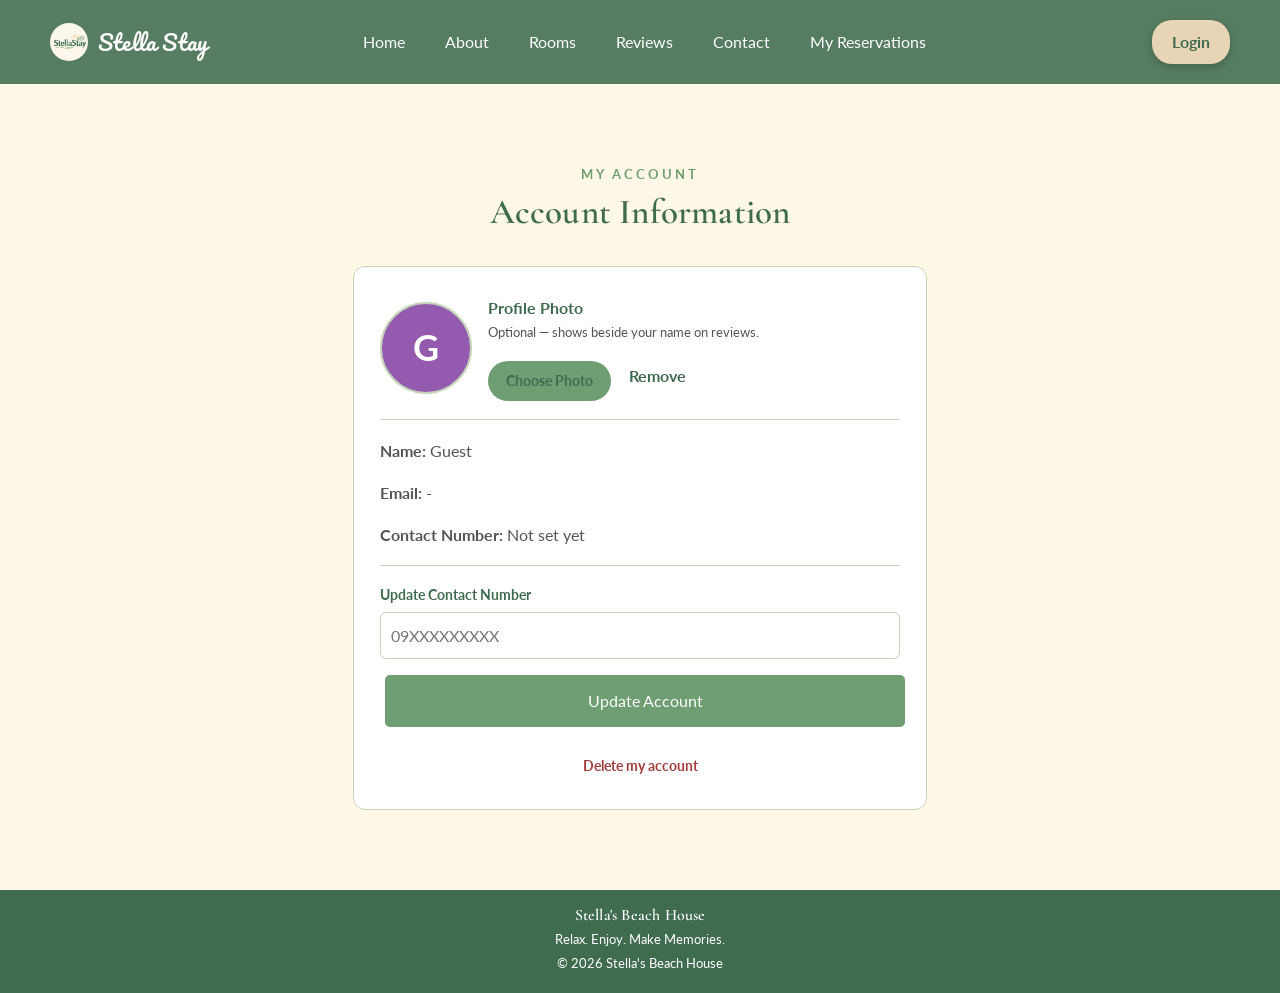
==== commit f8ad0deb: "updated updated" ====
--- a/account.html
+++ b/account.html
@@ -1,100 +1,94 @@
-﻿<!DOCTYPE html>
-<html lang="en">
+<!DOCTYPE html>
+<html>
+
 <head>
-<meta charset="UTF-8" /><meta name="viewport" content="width=device-width, initial-scale=1.0" />
-<meta name="description" content="Your account at Stella's Beach House" />
-<title>My Account - Stella's Beach House</title>
-<link href="https://cdn.jsdelivr.net/npm/bootstrap@5.3.3/dist/css/bootstrap.min.css" rel="stylesheet" />
-<link rel="icon" type="image/png" href="stella-logo-96.png" />
-<meta name="theme-color" content="#3F6B4F" />
-<link rel="stylesheet" href="stella-bootstrap.css" />
+    <meta charset="UTF-8" />
+    <link rel="preconnect" href="https://fonts.googleapis.com">
+    <link rel="preconnect" href="https://fonts.gstatic.com" crossorigin>
+    <link href="https://fonts.googleapis.com/css2?family=Cormorant+Garamond:wght@500;600;700&family=Lato:wght@400;700;900&family=Pacifico&display=swap" rel="stylesheet" />
+    <meta name="viewport" content="width=device-width, initial-scale=1.0" />
+    <meta name="description" content="Your account at Stella's Beach House" />
+    <title>My Account - Stella's Beach House</title>
+    <link rel="stylesheet" href="landingpage.css?v=15">
 </head>
+
 <body>
-<nav class="navbar navbar-expand-xl navbar-dark sticky-top" style="background-color:rgba(63,107,79,.95)">
-<div class="container-fluid">
-<a class="navbar-brand fw-bold d-flex align-items-center" href="landingpage.html#home"><img src="stella-logo-96.png" alt="Stella Stay logo" width="96" height="96" class="rounded-circle bg-white me-2" style="width:38px;height:38px;object-fit:cover" /> Stella Stay</a>
-<button class="navbar-toggler" type="button" data-bs-toggle="collapse" data-bs-target="#navMenu" aria-controls="navMenu" aria-expanded="false" aria-label="Toggle navigation"><span class="navbar-toggler-icon"></span></button>
-<div class="collapse navbar-collapse" id="navMenu">
-<ul class="navbar-nav mx-auto mb-2 mb-xl-0 align-items-xl-center">
-<li class="nav-item"><a class="nav-link" href="landingpage.html#home">Home</a></li>
-<li class="nav-item"><a class="nav-link" href="landingpage.html#about">About</a></li>
-<li class="nav-item"><a class="nav-link" href="landingpage.html#rooms">Rooms</a></li>
-<li class="nav-item"><a class="nav-link" href="landingpage.html#why-us">Reviews</a></li>
-<li class="nav-item"><a class="nav-link" href="landingpage.html#contact">Contact</a></li>
-<li class="nav-item"><a class="nav-link" href="my-reservations.html">My Reservations</a></li>
-<li class="nav-item"><a class="nav-link active" href="account.html">My Account</a></li>
-</ul>
-<ul class="navbar-nav mb-2 mb-xl-0 align-items-xl-center">
-<li class="nav-item"><a class="btn btn-outline-beige btn-sm" href="landingpage.html?login=1" data-login>Login</a></li>
-<li class="nav-item ms-xl-2"><a class="btn btn-beige btn-sm" href="register.html" data-register>Create Account</a></li>
-</ul>
-</div>
-</div>
+
+
+<nav>
+
+    <h2><img class="brand-logo" src="stella-logo.png" alt="Stella Stay logo" /> Stella Stay</h2>
+
+    <div class="nav-links">
+    <a href="landingpage.html#home">Home</a>
+    <a href="landingpage.html#about">About</a>
+    <a href="landingpage.html#rooms">Rooms</a>
+    <a href="landingpage.html#reviews">Reviews</a>
+    <a href="landingpage.html#contact">Contact</a>
+    <a href="my-reservations.html">My Reservations</a>
+    </div>
+
+    <div class="nav-auth">
+    <a href="landingpage.html?login=1" class="login-button" data-login>Login</a>
+    <a href="landingpage.html" class="register-button" data-logout-link hidden>Logout</a>
+    </div>
+
 </nav>
 
-<div class="container py-5">
-<div class="row justify-content-center text-center">
-<div class="col-lg-8">
-<p class="label-stella">MY ACCOUNT</p>
-<h2 class="fw-bold">Account Information</h2>
-</div>
-</div>
-<div class="row justify-content-center mt-2">
-<div class="col-md-8 col-lg-6">
-<div class="card card-stella">
-<div class="card-body p-4">
-<div class="text-center mb-3">
-<div class="rounded-circle mx-auto d-flex align-items-center justify-content-center" style="width:72px;height:72px;background-color:var(--stella-sage);color:var(--stella-green)" aria-hidden="true">
-<svg xmlns="http://www.w3.org/2000/svg" width="36" height="36" fill="currentColor" viewBox="0 0 16 16"><path d="M11 6a3 3 0 1 1-6 0 3 3 0 0 1 6 0z"/><path fill-rule="evenodd" d="M0 8a8 8 0 1 1 16 0A8 8 0 0 1 0 8zm8-7a7 7 0 0 0-5.468 11.37C3.242 11.226 4.805 10 8 10s4.757 1.225 5.468 2.37A7 7 0 0 0 8 1z"/></svg>
-</div>
-<h5 class="mt-2 mb-0"><span id="accName">Guest</span></h5>
-<p class="small text-muted mb-0"><span id="accEmail">—</span></p>
-</div>
-<hr />
-<div class="d-flex justify-content-between py-1"><span class="fw-bold">Name</span><span id="accNameDup" class="text-muted">Guest</span></div>
-<div class="d-flex justify-content-between py-1"><span class="fw-bold">Email</span><span id="accEmailDup" class="text-muted">—</span></div>
-<div class="d-flex justify-content-between py-1"><span class="fw-bold">Contact Number</span><span id="accContact">Not set yet</span></div>
-<hr />
-<div class="border rounded p-3" style="background-color:#FFF8E7;border-color:var(--stella-border) !important">
-<form id="accountForm" novalidate>
-<label class="form-label fw-bold" for="accContactInput">Update Contact Number</label>
-<input id="accContactInput" class="form-control" type="tel" pattern="09[0-9]{9}" maxlength="11" placeholder="09XXXXXXXXX" autocomplete="tel" />
-<button type="submit" class="btn btn-stella w-100 mt-3">Update Account</button>
-</form>
-</div>
-<div class="d-flex gap-2 mt-3">
-<a href="my-reservations.html" class="btn btn-beige flex-fill">My Reservations</a>
-<button type="button" class="btn btn-outline-danger flex-fill" data-logout>Logout</button>
-</div>
-</div>
-</div>
-</div>
-</div>
-</div>
 
-<footer class="text-center py-4">
-<div class="container">
-<h5 class="fw-bold text-white">Stella's Beach House</h5>
-<p class="mb-1">Relax. Enjoy. Make Memories.</p>
-<p class="small mb-1">Check-in 2:00 PM - Check-out 12:00 NN - 50% deposit reserves your dates</p>
-<p class="small opacity-75">No smoking indoors - Pets on request - Quiet hours 10 PM – 6 AM</p>
-<p class="small"><a href="landingpage.html#home" class="link-light">Home</a> - <a href="landingpage.html#about" class="link-light">About</a> - <a href="landingpage.html#rooms" class="link-light">Rooms</a> - <a href="landingpage.html#contact" class="link-light">Contact</a> - <a href="landingpage.html#home" class="link-light">Back to top</a></p>
-<p class="small mb-0">&copy; 2026 Stella's Beach House</p>
-</div>
+<section class="rooms account-page">
+
+    <p class="label">MY ACCOUNT</p>
+
+    <h2>Account Information</h2>
+
+    <div class="account-card">
+        <div class="profile-row">
+            <span id="accAvatar"></span>
+            <div>
+                <p class="profile-title">Profile Photo</p>
+                <p class="muted">Optional — shows beside your name on reviews.</p>
+                <p class="profile-actions">
+                    <label for="accAvatarInput" class="file-btn">Choose Photo</label>
+                    <input id="accAvatarInput" type="file" accept="image/*" hidden />
+                    <button type="button" class="details-link" id="accAvatarRemove">Remove</button>
+                </p>
+            </div>
+        </div>
+
+        <hr />
+        <p><strong>Name:</strong> <span id="accName">Guest</span></p>
+        <p><strong>Email:</strong> <span id="accEmail">—</span></p>
+        <p><strong>Contact Number:</strong> <span id="accContact">Not set yet</span></p>
+
+        <hr />
+        <form id="accountForm" novalidate>
+            <label for="accContactInput">Update Contact Number</label>
+            <input id="accContactInput" type="tel" pattern="09[0-9]{9}" maxlength="11" placeholder="09XXXXXXXXX" />
+            <button type="submit" class="main-button button-reset">Update Account</button>
+        </form>
+
+        <p class="delete-account-row"><button type="button" class="delete-link" id="deleteAccountBtn">Delete my account</button></p>
+    </div>
+
+</section>
+
+
+<footer class="footer-compact">
+
+    <h3>Stella's Beach House</h3>
+
+    <p>
+        Relax. Enjoy. Make Memories.
+    </p>
+
+    <p>
+        &copy; 2026 Stella's Beach House
+    </p>
+
 </footer>
-<script src="https://cdn.jsdelivr.net/npm/bootstrap@5.3.3/dist/js/bootstrap.bundle.min.js"></script>
-<script src="main.js"></script>
-<script>
-(function () {
-  function mirror() {
-    var n = document.getElementById('accName'), nd = document.getElementById('accNameDup');
-    var e = document.getElementById('accEmail'), ed = document.getElementById('accEmailDup');
-    if (n && nd && nd.textContent !== n.textContent) nd.textContent = n.textContent;
-    if (e && ed && ed.textContent !== e.textContent) ed.textContent = e.textContent;
-  }
-  new MutationObserver(mirror).observe(document.documentElement, { childList: true, subtree: true, characterData: true });
-  document.addEventListener('DOMContentLoaded', function () { setTimeout(mirror, 300); });
-})();
-</script>
+
+
+    <script src="main.js"></script>
 </body>
 </html>
--- a/landingpage.css
+++ b/landingpage.css
@@ -0,0 +1,2138 @@
+
+
+
+
+
+:root {
+    --green-dark: #3F6B4F;
+    --green: #6F9E72;
+    --green-hover: #527A57;
+    --cream: #FFF8E7;
+    --sand: #E8D5B5;
+    --sand-hover: #D8C39E;
+    --mint: #E8F0DF;
+    --line: #C5D4B8;
+    --ink: #333;
+    --ink-soft: #555;
+    --ink-muted: #666;
+    --red: #a33d3d;
+    --red-hover: #7f2d2d;
+    --red-bg: #fdecea;
+    --red-ink: #7a2e2e;
+    --red-line: #e0a8a8;
+    --font-display: "Cormorant Garamond", Georgia, "Times New Roman", serif;
+    --font-body: "Lato", "Segoe UI", system-ui, -apple-system, Arial, sans-serif;
+    --font-script: "Pacifico", "Segoe Script", "Brush Script MT", cursive;
+}
+
+
+
+
+body {
+    margin: 0;
+    font-family: var(--font-body);
+    background-color: var(--cream);
+    color: var(--ink);
+    line-height: 1.6;
+    -webkit-font-smoothing: antialiased;
+    min-height: 100vh;
+    display: flex;
+    flex-direction: column;
+}
+
+body > footer { margin-top: auto; }
+
+h1, h2, h3 {
+    font-family: var(--font-display);
+    font-weight: 600;
+    line-height: 1.18;
+    letter-spacing: 0.2px;
+    margin: 0 0 10px 0;
+}
+
+
+
+
+.main-button,
+.second-button {
+    display: inline-block;
+    padding: 13px 25px;
+    margin: 10px 5px;
+    border-radius: 5px;
+    text-decoration: none;
+    font-weight: bold;
+}
+
+.main-button {
+    background-color: var(--green);
+    color: white;
+}
+
+.main-button:hover {
+    background-color: var(--green-hover);
+}
+
+.second-button {
+    background-color: var(--sand);
+    color: var(--green-dark);
+}
+
+.second-button:hover {
+    background-color: var(--sand-hover);
+}
+
+
+.button-reset {
+  border: none;
+  cursor: pointer;
+  font: inherit;
+}
+
+button, input, select, textarea {
+  font-family: inherit;
+}
+
+
+
+
+nav {
+    background-color: rgba(63, 107, 79, 0.88);
+    backdrop-filter: blur(10px);
+    -webkit-backdrop-filter: blur(10px);
+    padding: 20px 50px;
+    display: grid;
+    grid-template-columns: 1fr auto 1fr;
+    align-items: center;
+    row-gap: 12px;
+    position: sticky;
+    top: 0;
+    z-index: 10;
+}
+
+.nav-links { justify-self: center; text-align: center; }
+
+.nav-auth { justify-self: end; display: flex; align-items: center; }
+
+nav h2 {
+    color: white;
+    margin: 0;
+    font-family: var(--font-script);
+    font-size: 22px;
+    font-weight: 400;
+    line-height: 1.5;
+    display: flex;
+    align-items: center;
+}
+
+.brand-logo {
+    height: 38px;
+    width: 38px;
+    object-fit: cover;
+    border-radius: 50%;
+    margin-right: 10px;
+    background: white;
+}
+
+nav a[hidden],
+nav button[hidden] { display: none !important; }
+
+
+
+nav a {
+    color: white;
+    text-decoration: none;
+    margin-left: 8px;
+    padding: 8px 14px;
+    border-radius: 20px;
+    transition: opacity 0.25s ease, background-color 0.25s ease;
+}
+
+nav a:hover {
+    opacity: 1;
+    background-color: rgba(232, 213, 181, 0.25);
+    text-decoration: none;
+}
+
+
+nav a[data-logout]:hover,
+nav a[data-logout-link]:hover {
+    background-color: rgba(163, 61, 61, 0.55);
+    color: white;
+}
+
+nav a.active {
+    text-decoration: none;
+    font-weight: bold;
+}
+
+
+.nav-toggle {
+    display: none;
+    background: var(--sand);
+    color: var(--green-dark);
+    border: none;
+    padding: 8px 12px;
+    border-radius: 5px;
+    font-size: 18px;
+    cursor: pointer;
+}
+
+.register-button {
+    background-color: var(--sand);
+    color: var(--green-dark);
+    padding: 10px 15px;
+    border-radius: 5px;
+}
+
+.register-button:hover {
+    background-color: var(--sand-hover);
+    transform: translateY(-2px);
+}
+
+.login-button {
+    background-color: var(--sand);
+    color: var(--green-dark) !important;
+    font-weight: bold;
+    padding: 9px 20px;
+    margin-left: 12px;
+    border-radius: 20px;
+    box-shadow: 0 3px 10px rgba(0, 0, 0, 0.22);
+    transition: transform 0.25s ease, background-color 0.25s ease, box-shadow 0.25s ease;
+}
+
+.login-button:hover,
+.login-button:focus {
+    background-color: var(--sand-hover);
+    color: var(--green-dark) !important;
+    transform: translateY(-2px);
+    box-shadow: 0 6px 16px rgba(0, 0, 0, 0.28);
+}
+
+
+
+
+.hero {
+    height: 600px;
+    display: flex;
+    justify-content: center;
+    align-items: center;
+    text-align: center;
+    color: white;
+
+    background-image:
+        linear-gradient(
+            rgba(40, 80, 50, 0.40),
+            rgba(40, 80, 50, 0.40)
+        ),
+        url("scene.jpg");
+
+    background-size: cover;
+    background-position: center;
+}
+
+.hero-content {
+    width: 700px;
+    animation: heroFadeUp 0.8s ease both;
+}
+
+.welcome {
+    font-weight: bold;
+    letter-spacing: 3px;
+}
+
+.hero h1 {
+    font-family: var(--font-script);
+    font-size: 46px;
+    font-weight: 400;
+    line-height: 1.3;
+    margin: 15px 0;
+}
+
+.hero p {
+    font-size: 20px;
+    line-height: 1.6;
+}
+
+.hero-location {
+    font-size: 15px;
+    opacity: 0.95;
+    margin: 0 0 10px 0;
+}
+
+.pin-icon {
+    display: inline-flex;
+    align-items: center;
+    justify-content: center;
+    vertical-align: -3px;
+    margin-right: 5px;
+}
+
+.pin-icon svg {
+    width: 17px;
+    height: 17px;
+    display: block;
+}
+
+.hero-deposit {
+    font-size: 15px;
+    font-weight: bold;
+    margin: 12px 0 0 0;
+}
+
+
+
+
+.about {
+    background-color: var(--cream);
+    text-align: center;
+    padding: 80px 20px;
+}
+
+.about p {
+    max-width: 800px;
+    margin: 15px auto;
+    line-height: 1.7;
+    color: var(--ink-soft);
+}
+
+.about h2,
+.rooms h2,
+.features h2,
+.reviews h2 {
+    font-size: 35px;
+    color: var(--green-dark);
+}
+
+
+.about-points {
+    display: flex;
+    gap: 12px;
+    justify-content: center;
+    flex-wrap: wrap;
+    margin-top: 26px;
+}
+
+        .about-points div {
+        background-color: var(--mint);
+        border: 1px solid var(--line);
+        color: var(--green-dark);
+        padding: 10px 16px;
+        border-radius: 20px;
+        font-size: 14px;
+        font-weight: bold;
+        display: inline-flex;
+        align-items: center;
+        gap: 9px;
+        }
+
+        .about-points svg {
+        flex: none;
+        display: block;
+        color: var(--green);
+        }
+
+
+
+
+.gallery {
+    display: block;
+    overflow: hidden;
+}
+
+.gallery-track {
+    display: flex;
+    width: max-content;
+    animation: galleryScroll 30s linear infinite;
+}
+
+.gallery:hover .gallery-track { animation-play-state: paused; }
+
+.gallery-track img {
+    width: min(420px, 80vw);
+    height: 220px;
+    object-fit: cover;
+    display: block;
+    flex: none;
+}
+
+@keyframes galleryScroll {
+    from { transform: translateX(0); }
+    to { transform: translateX(-50%); }
+}
+
+
+
+
+.rooms {
+    padding: 80px 24px;
+    text-align: center;
+    background-color: var(--mint);
+}
+
+
+.rooms.category { background-color: var(--cream); }
+
+.room-container {
+    max-width: 1440px;
+    margin: 40px auto;
+    display: grid;
+    grid-template-columns: repeat(3, 1fr);
+    gap: 36px 32px;
+    justify-items: stretch;
+    align-items: stretch;
+    padding: 0 16px;
+}
+
+.room-card {
+    background-color: white;
+    width: 100%;
+    max-width: 100%;
+    box-sizing: border-box;
+    padding: 0 24px 28px 24px;
+    border: 1px solid var(--line);
+    border-radius: 12px;
+    overflow: hidden;
+
+
+    transition: transform 0.35s cubic-bezier(0.22, 1, 0.36, 1), box-shadow 0.35s ease, border-color 0.35s ease;
+    will-change: transform;
+}
+
+.room-card:hover {
+    transform: translateY(-6px);
+    box-shadow: 0 14px 30px rgba(63, 107, 79, 0.22);
+    border-color: var(--green);
+}
+
+.room-card h3 {
+    font-size: 22px;
+    margin: 12px 0 6px 0;
+    color: var(--green-dark);
+}
+
+.room-card p {
+    font-size: 15.5px;
+    line-height: 1.55;
+    margin: 6px 0;
+    color: var(--ink-muted);
+}
+
+.room-card strong {
+    font-size: 17px;
+    letter-spacing: 0.2px;
+    color: var(--green);
+}
+
+.room-card a {
+    color: var(--green-dark);
+    font-weight: 600;
+    text-decoration: none;
+    transition: color 0.25s ease;
+}
+
+.room-card a:hover {
+    color: var(--green-hover);
+    text-decoration: none;
+}
+
+
+.room-card a.main-button,
+.room-card a.second-button { color: white; }
+
+.room-card a.main-button:hover { color: white; background-color: var(--green-hover); }
+
+.room-card a.second-button:hover { color: var(--green-dark); }
+
+
+.room-card img {
+    width: calc(100% + 48px);
+    max-width: none;
+    height: 210px;
+    object-fit: cover;
+    display: block;
+    margin: 0 -24px 18px -24px;
+    border-radius: 12px 12px 0 0;
+    background-color: var(--mint);
+    -webkit-mask-image: linear-gradient(to bottom, black 72%, transparent 100%);
+    mask-image: linear-gradient(to bottom, black 72%, transparent 100%);
+
+
+    transition: transform 0.5s cubic-bezier(0.22, 1, 0.36, 1);
+}
+
+.room-card:hover img { transform: scale(1.05); }
+
+
+.card-links {
+    display: flex;
+    flex-direction: column;
+    align-items: stretch;
+    gap: 8px;
+    margin-top: 14px;
+    text-align: center;
+}
+
+.reserve-pill {
+    display: block;
+    background-color: var(--green);
+    color: white !important;
+    padding: 12px 20px;
+    border-radius: 20px;
+    text-align: center;
+    text-decoration: none;
+    border: none;
+    cursor: pointer;
+    font: inherit;
+    font-weight: bold;
+    width: 100%;
+    box-sizing: border-box;
+    transition: background-color 0.25s ease, transform 0.25s ease;
+}
+
+.reserve-pill:hover {
+    background-color: var(--green-hover);
+    color: white !important;
+    transform: translateY(-1px);
+}
+
+.coming-soon-pill {
+    display: block;
+    background-color: #e8e4da;
+    color: #8a8578;
+    padding: 12px 20px;
+    border-radius: 20px;
+    text-align: center;
+    font: inherit;
+    font-weight: bold;
+    width: 100%;
+    box-sizing: border-box;
+    cursor: not-allowed;
+}
+
+
+.cat-tabs {
+    display: flex;
+    gap: 10px;
+    justify-content: center;
+    flex-wrap: wrap;
+    margin: 0 0 22px 0;
+}
+
+.cat-tabs a {
+    padding: 8px 18px;
+    border-radius: 20px;
+    border: 1px solid var(--line);
+    background: white;
+    color: var(--green-dark);
+    font-weight: bold;
+    font-size: 14px;
+    text-decoration: none;
+    transition: background-color 0.25s ease, color 0.25s ease;
+}
+
+.cat-tabs a:hover { background: var(--mint); text-decoration: none; }
+
+.cat-tabs a.active { background: var(--green-dark); border-color: var(--green-dark); color: white; }
+
+
+.card-title-link { text-decoration: none; }
+.card-title-link h3:hover { color: var(--green-hover); }
+
+
+.cta-card {
+    background-color: var(--sand);
+    border: 1px solid var(--line);
+    display: flex;
+    flex-direction: column;
+    justify-content: center;
+    text-align: center;
+}
+
+.cta-card h3,
+.cta-card p { color: var(--green-dark); }
+
+
+.room-container .room-card:nth-child(2) { transition-delay: 0.05s; }
+.room-container .room-card:nth-child(3) { transition-delay: 0.1s; }
+.room-container .room-card:nth-child(4) { transition-delay: 0.15s; }
+.room-container .room-card:nth-child(5) { transition-delay: 0.2s; }
+.room-container .room-card:nth-child(6) { transition-delay: 0.25s; }
+
+
+
+
+.features {
+    background: linear-gradient(180deg, var(--green-dark) 0%, #35573f 100%);
+    text-align: center;
+    padding: 80px 30px;
+}
+
+.features .label { color: var(--sand); }
+
+.features h2 { color: #ffffff; }
+
+.features h2::after,
+.reviews h2::after {
+    content: '';
+    display: block;
+    width: 64px;
+    height: 3px;
+    border-radius: 2px;
+    margin: 14px auto 0 auto;
+}
+
+.features h2::after { background: var(--sand); }
+.reviews h2::after { background: var(--green); }
+
+.feature-container {
+    display: flex;
+    justify-content: center;
+    gap: 25px;
+    flex-wrap: wrap;
+    margin-top: 40px;
+}
+
+.feature-card {
+    width: 270px;
+    padding: 30px 26px;
+    background: rgba(255, 255, 255, 0.09);
+    border: 1px solid rgba(255, 255, 255, 0.22);
+    border-radius: 16px;
+    backdrop-filter: blur(2px);
+    -webkit-backdrop-filter: blur(2px);
+
+    transition: transform 0.35s cubic-bezier(0.22, 1, 0.36, 1), box-shadow 0.35s ease, background-color 0.35s ease;
+    will-change: transform;
+}
+
+.feature-card:hover {
+    transform: translateY(-6px);
+    background: rgba(255, 255, 255, 0.15);
+    box-shadow: 0 18px 36px rgba(0, 0, 0, 0.28);
+}
+
+.feature-card h3 {
+    color: #ffffff;
+}
+
+.feature-card p {
+    color: #e6ecdf;
+    line-height: 1.55;
+}
+
+
+.icon-circle {
+    width: 52px;
+    height: 52px;
+    margin: 0 auto 12px auto;
+    background-color: var(--sand);
+    border-radius: 50%;
+    display: flex;
+    align-items: center;
+    justify-content: center;
+    color: var(--green-dark);
+}
+
+.icon-circle svg {
+    width: 26px;
+    height: 26px;
+    display: block;
+}
+
+.card-icon {
+    display: inline-flex;
+    align-items: center;
+    justify-content: center;
+    width: 34px;
+    height: 34px;
+    flex: 0 0 34px;
+    border-radius: 50%;
+    background-color: var(--mint);
+    border: 1px solid var(--line);
+    color: var(--green-dark);
+}
+
+.card-icon svg {
+    width: 18px;
+    height: 18px;
+    display: block;
+}
+
+
+
+
+.contact {
+    background-color: var(--mint);
+    color: var(--green-dark);
+    text-align: center;
+    padding: 80px 20px;
+}
+
+.contact h2 {
+    font-size: 35px;
+    margin: 10px 0 15px;
+}
+
+.contact > p {
+    color: var(--ink-soft);
+    line-height: 1.6;
+}
+
+.contact h2::after {
+    content: '';
+    display: block;
+    width: 64px;
+    height: 3px;
+    border-radius: 2px;
+    margin: 14px auto 0 auto;
+    background: var(--green);
+}
+
+.contact-split {
+    display: grid;
+    grid-template-columns: 1fr 1fr;
+    gap: 48px;
+    max-width: 980px;
+    margin: 40px auto 0 auto;
+    padding: 0 20px;
+    text-align: left;
+    align-items: start;
+}
+
+.contact-rows { display: flex; flex-direction: column; }
+
+.contact-row {
+    display: flex;
+    gap: 16px;
+    align-items: flex-start;
+    padding: 18px 4px;
+}
+
+.contact-row + .contact-row { border-top: 1px solid var(--line); }
+
+.contact-row .card-icon {
+    flex: none;
+    width: 46px;
+    height: 46px;
+    margin-top: 2px;
+}
+
+.contact-row .card-icon svg { width: 22px; height: 22px; }
+
+.contact-row h3 { margin: 0 0 4px 0; font-size: 20px; }
+
+.contact-row p { margin: 2px 0; color: var(--ink-soft); }
+
+.contact-form {
+    background: white;
+    border: 1px solid var(--line);
+    border-radius: 16px;
+    padding: 28px 26px;
+    box-shadow: 0 18px 40px rgba(63, 107, 79, 0.14);
+}
+
+.contact-form h3 { margin: 0; font-size: 24px; }
+.contact-form > .muted { margin: 4px 0 8px 0; }
+
+.contact-form label {
+    display: block;
+    margin-top: 12px;
+    font-weight: bold;
+    color: var(--green-dark);
+    font-size: 14px;
+}
+
+.contact-form input,
+.contact-form textarea {
+    width: 100%;
+    padding: 10px;
+    margin-top: 5px;
+    box-sizing: border-box;
+    border: 1px solid var(--line);
+    border-radius: 6px;
+    font: inherit;
+    background: white;
+}
+
+.contact-form textarea { height: 110px; resize: vertical; }
+
+.contact-submit { width: 100%; margin: 16px 0 8px 0; border: none; cursor: pointer; font: inherit; }
+
+.contact-row:hover .card-icon {
+    transform: scale(1.1) rotate(-6deg);
+}
+
+.card-icon { transition: transform 0.3s ease; }
+
+.contact a { color: var(--green-dark); font-weight: 600; text-decoration: none; }
+.contact a:hover { color: var(--green-hover); text-decoration: none; }
+
+.contact .main-button {
+    background-color: var(--green);
+    color: white;
+}
+
+.contact .main-button:hover {
+    background-color: var(--green-hover);
+}
+
+
+
+
+.reviews {
+    background-color: var(--cream);
+    text-align: center;
+    padding: 80px 30px;
+}
+
+.review-wall {
+    display: flex;
+    justify-content: center;
+    gap: 24px;
+    flex-wrap: wrap;
+    margin: 36px auto;
+    max-width: 1100px;
+}
+
+.review-card {
+    background: white;
+    border: 1px solid var(--line);
+    border-left: 5px solid var(--green);
+    border-radius: 6px 16px 16px 6px;
+    padding: 20px 22px 24px 22px;
+    width: 320px;
+    max-width: 100%;
+    box-sizing: border-box;
+    text-align: left;
+    transition: transform 0.35s cubic-bezier(0.22, 1, 0.36, 1), box-shadow 0.35s ease;
+}
+
+.review-card:hover {
+    transform: translateY(-4px);
+    box-shadow: 0 14px 30px rgba(63, 107, 79, 0.18);
+}
+
+.review-card::before {
+    content: '\201C';
+    display: block;
+    font-family: var(--font-display);
+    font-size: 54px;
+    line-height: 0.8;
+    color: var(--sand);
+    margin-bottom: 2px;
+}
+
+.review-card .stars { color: var(--green); letter-spacing: 2px; }
+
+.review-card > p:last-child {
+    font-family: var(--font-display);
+    font-size: 19px;
+    line-height: 1.5;
+    color: var(--ink);
+}
+
+.review-card h3 { color: var(--green-dark); margin: 0; }
+
+.review-head {
+    display: flex;
+    align-items: center;
+    gap: 10px;
+    margin: 8px 0 6px 0;
+}
+
+.avatar-circle {
+    flex: none;
+    width: 40px;
+    height: 40px;
+    border-radius: 50%;
+    background: var(--green);
+    color: white;
+    font-weight: bold;
+    font-size: 18px;
+    display: inline-flex;
+    align-items: center;
+    justify-content: center;
+    overflow: hidden;
+    border: 2px solid var(--line);
+}
+
+.avatar-circle img {
+    width: 100%;
+    height: 100%;
+    object-fit: cover;
+    display: block;
+}
+
+.avatar-circle.avatar-large {
+    width: 88px;
+    height: 88px;
+    font-size: 36px;
+}
+
+.profile-row {
+    display: flex;
+    align-items: center;
+    gap: 16px;
+}
+
+.profile-row .profile-title {
+    margin: 0;
+    font-weight: bold;
+    color: var(--green-dark);
+}
+
+.profile-row .muted { margin: 2px 0 8px 0; }
+
+.profile-actions {
+    display: flex;
+    align-items: center;
+    gap: 12px;
+    margin: 0;
+    flex-wrap: wrap;
+}
+
+.file-btn {
+    display: inline-block;
+    background: var(--green);
+    color: white;
+    padding: 9px 18px;
+    border-radius: 20px;
+    font-weight: bold;
+    font-size: 14px;
+    cursor: pointer;
+    transition: background-color 0.25s ease, transform 0.25s ease;
+}
+
+.file-btn:hover { background: var(--green-hover); transform: translateY(-1px); }
+
+#accAvatarRemove { color: var(--green-dark); font-weight: bold; }
+
+.delete-account-row { text-align: center; margin: 14px 0 0 0; }
+
+.delete-link {
+    background: none;
+    border: none;
+    padding: 4px 8px;
+    font: inherit;
+    font-size: 14px;
+    font-weight: bold;
+    color: var(--red);
+    cursor: pointer;
+}
+
+.delete-link:hover { color: var(--red-hover); text-decoration: underline; }
+
+.confirm-box input {
+    width: 100%;
+    padding: 10px;
+    margin-top: 8px;
+    box-sizing: border-box;
+    border: 1px solid var(--line);
+    border-radius: 6px;
+    font: inherit;
+    background: white;
+    text-align: left;
+}
+
+.confirm-box .form-msg[hidden] { display: none; }
+.confirm-box .form-msg { text-align: left; margin-top: 12px; }
+
+.confirm-box .confirm-actions { margin-top: 18px; }
+
+.review-card p { color: var(--ink-soft); line-height: 1.55; margin: 6px 0; }
+
+.empty-state {
+    background: linear-gradient(180deg, var(--cream) 0%, var(--mint) 100%);
+    border: 1px solid var(--line);
+    border-radius: 18px;
+    padding: 40px 34px 34px;
+    text-align: center;
+    color: var(--green-dark);
+    max-width: 560px;
+    margin: 0 auto;
+    box-shadow: 0 18px 40px rgba(63, 107, 79, 0.16);
+    position: relative;
+    overflow: hidden;
+}
+
+.empty-state::before,
+.empty-state::after {
+    content: '';
+    position: absolute;
+    border-radius: 50%;
+    background: rgba(111, 158, 114, 0.12);
+    pointer-events: none;
+}
+
+.empty-state::before {
+    width: 190px;
+    height: 190px;
+    top: -86px;
+    right: -58px;
+}
+
+.empty-state::after {
+    width: 120px;
+    height: 120px;
+    bottom: -64px;
+    left: -46px;
+}
+
+.empty-state-badge {
+    display: inline-flex;
+    align-items: center;
+    justify-content: center;
+    width: 66px;
+    height: 66px;
+    border-radius: 50%;
+    background: var(--green);
+    color: var(--cream);
+    box-shadow: 0 8px 18px rgba(63, 107, 79, 0.28);
+    margin-bottom: 16px;
+}
+
+.empty-state-title {
+    margin: 0 0 10px;
+    font-family: var(--font-display);
+    font-size: 28px;
+    font-weight: 600;
+    color: var(--green-dark);
+    position: relative;
+}
+
+.empty-state-text {
+    margin: 0 auto 18px;
+    max-width: 430px;
+    font-size: 16px;
+    line-height: 1.6;
+    color: var(--ink-soft);
+    position: relative;
+}
+
+.empty-state-note {
+    display: inline-block;
+    margin: 0;
+    padding: 7px 16px;
+    border-radius: 999px;
+    background: rgba(255, 255, 255, 0.75);
+    border: 1px solid var(--line);
+    font-size: 13px;
+    font-weight: 600;
+    letter-spacing: 0.02em;
+    color: var(--green-dark);
+    position: relative;
+}
+
+.empty-state-actions {
+    display: flex;
+    flex-wrap: wrap;
+    justify-content: center;
+    align-items: center;
+    gap: 10px;
+    margin: 20px 0 18px;
+    position: relative;
+}
+
+.is-hidden { display: none !important; }
+
+.review-cta {
+    display: inline-flex;
+    align-items: center;
+    gap: 10px;
+    margin-top: 26px;
+    padding: 15px 34px;
+    font-size: 17px;
+    letter-spacing: 0.01em;
+    box-shadow: 0 10px 24px rgba(63, 107, 79, 0.3);
+}
+
+.review-cta:hover {
+    box-shadow: 0 14px 30px rgba(63, 107, 79, 0.36);
+}
+
+.review-cta svg {
+    flex: none;
+}
+
+
+.star-pick { display: flex; gap: 6px; margin-top: 5px; }
+
+.star-pick button {
+    background: none;
+    border: none;
+    font-size: 30px;
+    cursor: pointer;
+    color: var(--line);
+    padding: 0 2px;
+    transition: color 0.2s ease, transform 0.2s ease;
+}
+
+.star-pick button.lit { color: var(--green-dark); text-shadow: 0 0 1px var(--green-dark); }
+
+.star-pick button:hover { transform: scale(1.15); }
+
+
+
+
+footer {
+    background-color: var(--green-dark);
+    color: white;
+    text-align: center;
+    padding: 30px;
+}
+
+footer p {
+    margin: 7px;
+}
+
+.footer-stay { margin: 4px; font-size: 14px; }
+.muted-light { opacity: 0.85; font-size: 13px; }
+
+
+footer.footer-compact { padding: 16px 12px; }
+footer.footer-compact h3 { font-size: 16px; margin: 0 0 4px 0; }
+footer.footer-compact p { margin: 3px; font-size: 13px; }
+
+
+
+
+
+.label {
+    color: var(--green);
+    font-family: var(--font-body);
+    font-weight: 700;
+    letter-spacing: 3px;
+    font-size: 13px;
+    margin: 0 0 8px 0;
+}
+
+
+.badge {
+    display: inline-block;
+    background-color: var(--sand);
+    color: var(--green-dark);
+    font-size: 12px;
+    font-weight: bold;
+    padding: 4px 10px;
+    border-radius: 12px;
+    margin-bottom: 10px;
+}
+
+
+.muted { color: var(--ink-muted); font-size: 13px; }
+
+
+.no-top-margin { margin-top: 0; }
+
+
+.push-down { margin-top: 10px; }
+
+
+
+
+.hero-stats {
+    display: flex;
+    gap: 28px;
+    justify-content: center;
+    margin: 26px 0 10px 0;
+    flex-wrap: wrap;
+}
+
+.hero-stats div { display: flex; flex-direction: column; }
+.hero-stats strong { font-size: 22px; }
+.hero-stats span { font-size: 13px; opacity: 0.9; }
+
+
+.details-link {
+    display: inline-block;
+    background: none;
+    border: none;
+    font: inherit;
+    cursor: pointer;
+    transition: transform 0.25s ease, color 0.25s ease;
+}
+
+.details-link:hover { transform: translateX(3px); }
+
+
+.crumbs { margin: 0 0 6px 0; }
+.crumbs a { color: var(--green-dark); font-weight: bold; text-decoration: none; }
+
+
+.rooms-link { color: var(--green-dark); font-weight: bold; text-decoration: none; }
+.rooms-link:hover { color: var(--green-hover); text-decoration: none; }
+
+
+.room-card.flash {
+    outline: 3px solid var(--sand);
+    outline-offset: 3px;
+}
+
+
+
+
+
+
+.modal-backdrop {
+    position: fixed;
+    inset: 0;
+    background: rgba(232, 213, 181, 0.35);
+    backdrop-filter: blur(5px);
+    -webkit-backdrop-filter: blur(5px);
+    display: flex;
+    align-items: center;
+    justify-content: center;
+    padding: 20px;
+    z-index: 50;
+    animation: backdropFade 0.3s ease both;
+}
+
+
+.modal-backdrop[hidden] { display: none; }
+
+
+
+.modal {
+    background: var(--cream);
+    border: 1px solid var(--line);
+    border-radius: 14px;
+    max-width: 560px;
+    width: 100%;
+    max-height: 90vh;
+    overflow-y: auto;
+    padding: 28px 26px;
+    position: relative;
+    color: var(--ink);
+    animation: heroFadeUp 0.3s ease both;
+}
+
+
+.modal-backdrop .modal {
+    display: block;
+    position: relative;
+    width: 100%;
+    height: auto;
+}
+
+.modal-backdrop .modal.modal-wide { overflow-y: auto; }
+
+.modal h2 { color: var(--green-dark); }
+
+.modal-close {
+    position: absolute;
+    top: 10px;
+    right: 14px;
+    background: var(--sand);
+    color: var(--green-dark);
+    border: none;
+    width: 34px;
+    height: 34px;
+    border-radius: 50%;
+    font-size: 20px;
+    cursor: pointer;
+    z-index: 2;
+}
+
+
+.modal-beach {
+    height: 130px;
+    margin: -28px -26px 18px -26px;
+    background: url("scene.jpg") center / cover;
+    border-radius: 14px 14px 0 0;
+    -webkit-mask-image: linear-gradient(to bottom, black 55%, transparent 100%);
+    mask-image: linear-gradient(to bottom, black 55%, transparent 100%);
+}
+
+
+
+.modal label {
+    display: block;
+    margin-top: 12px;
+    font-weight: bold;
+    color: var(--green-dark);
+    font-size: 14px;
+}
+
+.modal input,
+.modal select {
+    width: 100%;
+    padding: 10px;
+    margin-top: 5px;
+    box-sizing: border-box;
+    border: 1px solid var(--line);
+    border-radius: 6px;
+    font: inherit;
+    background: white;
+}
+
+.modal textarea {
+    width: 100%;
+    height: 110px;
+    padding: 10px;
+    box-sizing: border-box;
+    resize: vertical;
+    border: 1px solid var(--line);
+    border-radius: 6px;
+    font: inherit;
+    background: white;
+    margin-top: 5px;
+}
+
+
+.modal-row { display: flex; gap: 12px; }
+.modal-row > div { flex: 1; }
+
+.modal-submit { width: 100%; margin-top: 16px; border: none; cursor: pointer; font: inherit; }
+
+/* Shared geometry for side-by-side modal nav buttons (Back / Continue,
+   Back / Confirm). Both buttons use .pay-nav so their sizes cannot differ;
+   color comes from a separate class. */
+.modal-row .pay-nav {
+    flex: 1 1 0;
+    width: 100%;
+    min-height: 52px;
+    box-sizing: border-box;
+    padding: 13px 25px;
+    margin: 10px 5px;
+    margin-top: 16px;
+    border: none;
+    border-radius: 5px;
+    font: inherit;
+    font-weight: bold;
+    line-height: 1.2;
+    cursor: pointer;
+    transition: transform 0.25s ease, background-color 0.25s ease;
+}
+
+.pay-nav-red { background: #c47474; color: white; }
+.pay-nav-red:hover { background: #b25f5f; transform: translateY(-2px); }
+
+
+
+.confirm-backdrop {
+    position: fixed;
+    inset: 0;
+    background: rgba(40, 80, 50, 0.55);
+    display: flex;
+    align-items: center;
+    justify-content: center;
+    padding: 20px;
+    z-index: 99;
+}
+
+.confirm-box {
+    background: var(--cream);
+    border: 1px solid var(--line);
+    border-radius: 14px;
+    max-width: 360px;
+    width: 100%;
+    padding: 26px 24px;
+    text-align: center;
+    color: var(--ink);
+    font-family: inherit;
+}
+
+.confirm-box h3 { color: var(--green-dark); margin: 0 0 8px 0; }
+
+.confirm-box p { margin: 0 0 18px 0; }
+
+.confirm-actions { display: flex; gap: 10px; }
+
+.confirm-btn {
+    flex: 1;
+    padding: 11px;
+    border-radius: 20px;
+    font: inherit;
+    font-weight: bold;
+    cursor: pointer;
+}
+
+.confirm-btn-stay {
+    border: 1px solid var(--line);
+    background: white;
+    color: var(--green-dark);
+}
+
+.confirm-btn-go {
+    border: none;
+    background: var(--green);
+    color: white;
+}
+
+
+.confirm-btn-go.danger { background: var(--red); }
+
+
+
+
+.success-line {
+    padding: 10px 12px;
+    background: var(--mint);
+    border: 1px solid var(--green);
+    border-radius: 6px;
+    color: var(--green-dark);
+    font-weight: bold;
+}
+
+
+#availResult {
+    margin-top: 14px;
+    padding: 12px;
+    background: white;
+    border: 1px dashed var(--line);
+    border-radius: 6px;
+    color: var(--green-dark);
+}
+
+#availResult.ok { border-style: solid; border-color: var(--green); background: var(--mint); }
+#availResult.bad { border-style: solid; border-color: var(--red-line); background: var(--red-bg); color: var(--red-ink); }
+
+
+.alt-suggest {
+    margin-top: 10px;
+    padding: 10px 12px;
+    background: var(--cream);
+    border: 1px solid var(--line);
+    border-radius: 8px;
+    color: var(--green-dark);
+    display: flex;
+    align-items: center;
+    justify-content: space-between;
+    gap: 10px;
+    flex-wrap: wrap;
+}
+
+#useAltDates {
+    background: var(--green);
+    color: white;
+    border: none;
+    border-radius: 20px;
+    padding: 9px 18px;
+    font: inherit;
+    font-weight: bold;
+    cursor: pointer;
+    white-space: nowrap;
+}
+
+#useAltDates:hover { background: var(--green-hover); }
+
+#availLoginBtn,
+#availRegisterBtn {
+    padding: 9px 18px;
+    margin: 4px 2px;
+    border-radius: 20px;
+    white-space: nowrap;
+}
+
+.modal input[readonly] {
+    background: var(--mint);
+    color: var(--ink-soft);
+    cursor: not-allowed;
+}
+
+.edit-form input[readonly] {
+    background: var(--mint);
+    color: var(--ink-soft);
+    cursor: not-allowed;
+}
+
+.status-badge.pending {
+    background: #fff4e0;
+    color: #8a5a00;
+    border-color: #e0b25f;
+}
+
+.hold-countdown {
+    padding: 10px 12px;
+    background: #fff8e7;
+    border: 1px dashed #e0b25f;
+    border-radius: 8px;
+    color: #8a5a00;
+}
+
+.paynow-btn {
+    background: var(--green-dark);
+    color: white;
+    border: none;
+    padding: 11px 22px;
+    border-radius: 20px;
+    font: inherit;
+    font-weight: bold;
+    cursor: pointer;
+    transition: background-color 0.25s ease, transform 0.25s ease;
+}
+
+.paynow-btn:hover { background: var(--green-hover); transform: translateY(-1px); }
+
+.confirm-box.paynow-box { max-width: 440px; text-align: left; }
+.confirm-box.paynow-box h3,
+.confirm-box.paynow-box > p { text-align: center; }
+.confirm-box.paynow-box .pay-methods { margin-top: 10px; }
+.confirm-box.paynow-box label {
+    display: block;
+    margin-top: 10px;
+    font-weight: bold;
+    color: var(--green-dark);
+    font-size: 14px;
+}
+.confirm-box.paynow-box input {
+    width: 100%;
+    padding: 10px;
+    margin-top: 5px;
+    box-sizing: border-box;
+    border: 1px solid var(--line);
+    border-radius: 6px;
+    font: inherit;
+    background: white;
+}
+.confirm-box.paynow-box .modal-row { display: flex; gap: 12px; }
+.confirm-box.paynow-box .modal-row > div { flex: 1; }
+.confirm-box.paynow-box .form-msg[hidden] { display: none; }
+.confirm-box.paynow-box .confirm-actions { margin-top: 16px; }
+
+.mail-preview {
+    margin-top: 14px;
+    background: white;
+    border: 1px solid var(--line);
+    border-radius: 8px;
+    padding: 14px 16px;
+    text-align: left;
+}
+
+.mail-preview p { margin: 6px 0; }
+
+.mail-preview[hidden] { display: none; }
+
+#bookingMailBody { white-space: pre-line; }
+
+.modal input[type="file"],
+.confirm-box input[type="file"] {
+    padding: 8px 10px;
+    font-size: 14px;
+    color: var(--ink-soft);
+    cursor: pointer;
+}
+
+.modal input[type="file"]::file-selector-button,
+.modal input[type="file"]::-webkit-file-upload-button,
+.confirm-box input[type="file"]::file-selector-button,
+.confirm-box input[type="file"]::-webkit-file-upload-button {
+    background: var(--green);
+    color: white;
+    border: none;
+    border-radius: 20px;
+    padding: 9px 22px;
+    margin-right: 12px;
+    font: inherit;
+    font-weight: bold;
+    cursor: pointer;
+    transition: background-color 0.25s ease, transform 0.25s ease;
+}
+
+.modal input[type="file"]:hover::file-selector-button,
+.modal input[type="file"]:hover::-webkit-file-upload-button,
+.confirm-box input[type="file"]:hover::file-selector-button,
+.confirm-box input[type="file"]:hover::-webkit-file-upload-button {
+    background: var(--green-hover);
+}
+
+.receipt-upload-preview {
+    display: block;
+    max-width: 100%;
+    max-height: 180px;
+    margin-top: 10px;
+    border-radius: 8px;
+    border: 1px solid var(--line);
+    object-fit: contain;
+    background: white;
+}
+
+.receipt-upload-preview[hidden] { display: none; }
+
+.receipt-photo { margin: 14px 0 4px 0; }
+.receipt-photo[hidden] { display: none; }
+.receipt-photo img {
+    display: block;
+    max-width: 100%;
+    max-height: 320px;
+    border-radius: 8px;
+    border: 1px solid var(--line);
+    background: white;
+}
+
+.receipt-thumb {
+    max-width: 140px;
+    max-height: 100px;
+    margin-top: 6px;
+    border-radius: 8px;
+    border: 1px solid var(--line);
+    cursor: zoom-in;
+    object-fit: cover;
+    transition: transform 0.25s ease;
+}
+
+.receipt-thumb:hover { transform: scale(1.04); }
+
+.confirm-box.receipt-lightbox { max-width: 560px; text-align: center; }
+.confirm-box.receipt-lightbox img {
+    max-width: 100%;
+    max-height: 60vh;
+    border-radius: 8px;
+    border: 1px solid var(--line);
+    background: white;
+}
+.confirm-box.receipt-lightbox .confirm-actions { margin-top: 14px; }
+
+
+.form-msg {
+    padding: 10px 12px;
+    border-radius: 6px;
+    background: var(--mint);
+    border: 1px solid var(--line);
+    color: var(--green-dark);
+    margin: 0 0 12px 0;
+}
+
+.form-msg.error { background: var(--red-bg); border-color: var(--red-line); color: var(--red-ink); }
+.form-msg.success { background: var(--mint); border-color: var(--green); }
+
+
+.verify-box { text-align: center; }
+.verify-box .verify-title { font-family: var(--font-display); font-size: 24px; color: var(--green-dark); margin: 6px 0 4px 0; }
+.verify-box form { text-align: left; }
+.verify-box .code-input {
+    text-align: center;
+    font-size: 24px;
+    letter-spacing: 8px;
+    font-weight: bold;
+    padding: 12px 10px 12px 18px;
+}
+.demo-code {
+    margin-top: 14px;
+    padding: 12px 14px;
+    background: white;
+    border: 1px dashed var(--green);
+    border-radius: 8px;
+    color: var(--green-dark);
+}
+.demo-code p { margin: 6px 0; }
+.demo-code strong { font-size: 22px; letter-spacing: 4px; }
+.verify-actions { display: flex; gap: 10px; align-items: center; justify-content: center; margin-top: 12px; flex-wrap: wrap; }
+.verify-actions .second-button { margin: 0; border: none; cursor: pointer; font: inherit; }
+#changeEmailBtn { color: var(--green-dark); font-weight: bold; }
+
+
+
+.receipt { text-align: left; }
+.receipt h2, .receipt > p { text-align: center; }
+
+.receipt hr { border: 0; border-top: 1px dashed var(--line); margin: 14px 0; }
+
+.receipt dl { margin: 0; }
+
+.receipt dl > div {
+    display: flex;
+    justify-content: space-between;
+    gap: 12px;
+    padding: 5px 0;
+    border-bottom: 1px solid var(--mint);
+}
+
+.receipt dt { color: var(--ink-muted); font-size: 13px; }
+
+.receipt dd { margin: 0; font-weight: bold; color: var(--ink); text-align: right; }
+
+.receipt .total dt,
+.receipt .total dd { color: var(--green-dark); font-size: 18px; }
+
+.receipt a { color: var(--green-dark); font-weight: bold; text-decoration: none; }
+
+
+@media print {
+    body * { visibility: hidden; }
+    .receipt, .receipt * { visibility: visible; }
+    .receipt { position: absolute; inset: 0; margin: 0 auto; max-width: 500px; }
+    .receipt .modal-row, .receipt a { display: none; }
+}
+
+
+
+.modal-wide { max-width: 880px; padding: 0; overflow-y: auto; }
+
+.modal-grid { display: grid; grid-template-columns: 1fr 1.25fr; }
+
+
+
+.modal-room { background: var(--mint); padding: 26px 24px; }
+
+.modal-room img {
+    width: calc(100% + 48px);
+    max-width: none;
+    height: auto;
+    aspect-ratio: 16 / 10;
+    object-fit: cover;
+    display: block;
+    margin: -26px -24px 0 -24px;
+    border-radius: 0;
+    background-color: var(--mint);
+}
+
+.modal-room h2 { color: var(--green-dark); }
+
+.gallery-main { position: relative; }
+.gallery-main #mRoomImg { margin-top: -26px; }
+
+#mRoomImg { transition: opacity 0.25s ease; }
+
+
+.gal-arrow {
+    position: absolute;
+    top: 50%;
+    transform: translateY(-50%);
+    width: 36px;
+    height: 36px;
+    border-radius: 50%;
+    border: none;
+    background: var(--sand);
+    color: var(--green-dark);
+    font-size: 22px;
+    line-height: 1;
+    cursor: pointer;
+    opacity: 0.92;
+    transition: background-color 0.25s ease, transform 0.25s ease;
+}
+
+.gal-arrow:hover { background: white; transform: translateY(-50%) scale(1.06); }
+
+.gal-arrow.left { left: -12px; }
+.gal-arrow.right { right: -12px; }
+
+
+.photo-count {
+    position: absolute;
+    right: 10px;
+    bottom: 10px;
+    background: rgba(40, 80, 50, 0.8);
+    color: white;
+    font-size: 12px;
+    font-weight: bold;
+    padding: 4px 10px;
+    border-radius: 12px;
+}
+
+
+.modal-thumbs {
+    display: flex;
+    gap: 8px;
+    margin: 10px 0 14px 0;
+}
+
+.modal-room .modal-thumbs img {
+    width: 56px;
+    height: 36px;
+    object-fit: cover;
+    border-radius: 8px;
+    cursor: pointer;
+    border: 2px solid transparent;
+    opacity: 0.7;
+    transition: opacity 0.25s ease, border-color 0.25s ease, transform 0.25s ease;
+    margin: 0;
+}
+
+.modal-room .modal-thumbs img:hover { opacity: 1; transform: translateY(-1px); }
+
+.modal-room .modal-thumbs img.active { border-color: var(--green-dark); opacity: 1; }
+
+
+
+.modal-form { padding: 28px 26px; }
+
+.steps { font-weight: bold; color: var(--green-dark); }
+
+.step-dot { opacity: 0.45; }
+.step-dot.current { opacity: 1; text-decoration: none; }
+
+
+.pay-methods {
+    display: flex;
+    gap: 8px;
+    margin-bottom: 10px;
+}
+
+.pay-method {
+    flex: 1;
+    padding: 10px;
+    border-radius: 20px;
+    border: 1px solid var(--line);
+    background: white;
+    color: var(--green-dark);
+    font: inherit;
+    font-weight: bold;
+    cursor: pointer;
+    transition: background-color 0.25s ease, color 0.25s ease;
+}
+
+.pay-method.current { background: var(--green-dark); border-color: var(--green-dark); color: white; }
+
+
+.pay-box {
+    background: white;
+    border: 1px solid var(--line);
+    border-radius: 8px;
+    padding: 14px 16px;
+    margin-bottom: 6px;
+}
+
+.pay-total { font-size: 20px; color: var(--green-dark); font-weight: bold; margin: 6px 0; }
+
+
+
+
+.bookings { min-height: 60vh; background-color: var(--cream); }
+
+.booking-list {
+    max-width: 760px;
+    margin: 36px auto 0 auto;
+    display: flex;
+    flex-direction: column;
+    gap: 22px;
+    text-align: left;
+}
+
+.reservation-card {
+    background: white;
+    border: 1px solid var(--line);
+    border-radius: 12px;
+    padding: 26px 24px;
+    animation: heroFadeUp 0.5s ease both;
+    transition: transform 0.35s cubic-bezier(0.22, 1, 0.36, 1), box-shadow 0.35s ease, border-color 0.35s ease;
+}
+
+.reservation-card:hover {
+    transform: translateY(-4px);
+    box-shadow: 0 14px 30px rgba(63, 107, 79, 0.18);
+    border-color: var(--green);
+}
+
+.reservation-card h2 { color: var(--green-dark); }
+.reservation-card p { color: var(--ink-soft); }
+
+
+.reservation-card.cancelled { opacity: 0.75; }
+
+.booking-list .reservation-card:nth-child(2) { animation-delay: 0.06s; }
+.booking-list .reservation-card:nth-child(3) { animation-delay: 0.12s; }
+.booking-list .reservation-card:nth-child(4) { animation-delay: 0.18s; }
+
+
+.status-badge {
+    display: inline-block;
+    font-size: 12px;
+    font-weight: bold;
+    padding: 4px 12px;
+    border-radius: 12px;
+    background: var(--mint);
+    color: var(--green-dark);
+    border: 1px solid var(--green);
+    margin-left: 8px;
+    vertical-align: middle;
+}
+
+.status-badge.cancelled { background: var(--red-bg); color: var(--red-ink); border-color: var(--red-line); }
+
+.id-row { display: flex; align-items: center; gap: 8px; flex-wrap: wrap; }
+
+.card-actions { display: flex; gap: 10px; margin-top: 12px; flex-wrap: wrap; }
+
+
+.copy-btn {
+    background: var(--sand);
+    color: var(--green-dark);
+    border: none;
+    padding: 6px 14px;
+    border-radius: 14px;
+    font-size: 13px;
+    font-weight: bold;
+    cursor: pointer;
+    transition: background-color 0.25s ease;
+}
+
+.copy-btn:hover { background: var(--sand-hover); }
+
+
+.cancel-btn {
+    background: var(--red);
+    color: white;
+    border: none;
+    padding: 11px 22px;
+    border-radius: 20px;
+    font: inherit;
+    font-weight: bold;
+    cursor: pointer;
+    transition: background-color 0.25s ease, transform 0.25s ease;
+}
+
+.cancel-btn:hover { background: var(--red-hover); transform: translateY(-1px); }
+
+
+.edit-btn {
+    background: var(--sand);
+    color: var(--green-dark);
+    border: none;
+    padding: 11px 22px;
+    border-radius: 20px;
+    font: inherit;
+    font-weight: bold;
+    cursor: pointer;
+    transition: background-color 0.25s ease, transform 0.25s ease;
+}
+
+.edit-btn:hover { background: var(--sand-hover); transform: translateY(-1px); }
+
+
+.edit-form {
+    margin-top: 14px;
+    padding: 16px;
+    background: var(--cream);
+    border: 1px dashed var(--line);
+    border-radius: 8px;
+}
+
+.edit-form[hidden] { display: none; }
+
+.edit-form label {
+    display: block;
+    margin-top: 10px;
+    font-weight: bold;
+    color: var(--green-dark);
+    font-size: 14px;
+}
+
+.edit-form input {
+    width: 100%;
+    padding: 9px 10px;
+    margin-top: 4px;
+    box-sizing: border-box;
+    border: 1px solid var(--line);
+    border-radius: 6px;
+    font: inherit;
+    background: white;
+}
+
+.edit-form .modal-row { display: flex; gap: 12px; }
+.edit-form .modal-row > div { flex: 1; }
+
+.edit-form button[data-save] {
+    background: var(--green);
+    color: white;
+    border: none;
+    padding: 11px 22px;
+    border-radius: 20px;
+    font: inherit;
+    font-weight: bold;
+    cursor: pointer;
+}
+
+.edit-form button[data-save]:hover { background: var(--green-hover); }
+
+
+
+
+.account-page { min-height: 60vh; background-color: var(--cream); }
+
+.account-card {
+    background: white;
+    border: 1px solid var(--line);
+    border-radius: 12px;
+    padding: 28px 26px;
+    max-width: 520px;
+    margin: 32px auto 0 auto;
+    text-align: left;
+    animation: heroFadeUp 0.5s ease both;
+    transition: transform 0.35s cubic-bezier(0.22, 1, 0.36, 1), box-shadow 0.35s ease;
+}
+
+.account-card:hover {
+    transform: translateY(-3px);
+    box-shadow: 0 14px 30px rgba(63, 107, 79, 0.15);
+}
+
+.account-card p { color: var(--ink-soft); }
+.account-card hr { border: 0; border-top: 1px solid var(--line); margin: 18px 0; }
+
+.account-card label {
+    display: block;
+    margin-top: 10px;
+    font-weight: bold;
+    color: var(--green-dark);
+    font-size: 14px;
+}
+
+.account-card input {
+    width: 100%;
+    padding: 10px;
+    margin-top: 5px;
+    box-sizing: border-box;
+    border: 1px solid var(--line);
+    border-radius: 6px;
+    font: inherit;
+    background: white;
+}
+
+.account-card .main-button { width: 100%; margin-top: 16px; }
+
+
+
+
+
+@keyframes heroFadeUp {
+    from { opacity: 0; transform: translateY(18px); }
+    to { opacity: 1; transform: translateY(0); }
+}
+
+@keyframes backdropFade {
+    from { opacity: 0; }
+    to { opacity: 1; }
+}
+
+
+.main-button,
+.second-button,
+.register-button {
+    transition: transform 0.25s ease, background-color 0.25s ease;
+}
+
+.main-button:hover,
+.second-button:hover {
+    transform: translateY(-2px);
+}
+
+
+html {
+    scroll-behavior: smooth;
+}
+
+section[id],
+footer[id] {
+    scroll-margin-top: 90px;
+}
+
+
+.reveal {
+    opacity: 0;
+    transform: translateY(22px);
+    transition: opacity 0.6s ease, transform 0.6s ease;
+}
+
+.reveal.visible {
+    opacity: 1;
+    transform: none;
+}
+
+
+@media (prefers-reduced-motion: reduce) {
+    html { scroll-behavior: auto; }
+    .hero-content, .reveal { animation: none; transition: none; opacity: 1; transform: none; }
+    .main-button:hover, .room-card:hover { transform: none; }
+    .room-card:hover img { transform: none; }
+    .gallery-track { animation: none; }
+}
+
+
+
+
+
+@media (max-width: 800px) {
+    .gallery-track img { height: 180px; }
+}
+
+
+@media (max-width: 760px) {
+    .modal-grid { grid-template-columns: 1fr; }
+    .modal-form { padding: 22px 18px; }
+    .modal-row { flex-wrap: wrap; }
+    .modal-row > div { flex: 1 1 140px; }
+    .feature-card { max-width: 100%; }
+    .contact-split { grid-template-columns: 1fr; gap: 28px; }
+    .contact-form { padding: 22px 18px; }
+}
+
+@media (max-width: 480px) {
+    nav { padding: 14px; }
+    nav h2 { font-size: 18px; }
+    .hero { height: auto; min-height: 520px; padding: 40px 0; }
+    .hero h1 { font-size: 32px; }
+    .hero p { font-size: 16px; }
+    .about, .features, .reviews { padding: 56px 16px; }
+    .about h2, .features h2, .rooms h2, .contact h2, .reviews h2 { font-size: 27px; }
+    .room-card, .review-card { padding: 20px 16px; }
+    .room-card img { height: 170px; }
+    .gallery-track img { height: 200px; }
+    .cat-tabs a { padding: 7px 13px; font-size: 13px; }
+    .modal-backdrop { padding: 10px; }
+    .pay-methods { flex-direction: column; }
+    .receipt dl > div { flex-direction: column; gap: 0; }
+    .receipt dd { text-align: left; }
+}
+
+@media (max-width: 1000px) {
+    .room-container { grid-template-columns: repeat(2, 1fr); }
+}
+
+@media (max-width: 1100px) {
+    nav { flex-wrap: wrap; }
+    .nav-toggle {
+        display: inline-flex;
+        align-items: center;
+        justify-content: center;
+        width: 42px;
+        height: 42px;
+        border-radius: 50%;
+        margin-left: auto;
+    }
+    nav div { display: none; flex-basis: 100%; width: 100%; text-align: center; }
+    nav.open div { display: block; }
+    nav.open .nav-links, nav.open .nav-auth { grid-column: 1 / -1; }
+    nav div a { display: inline-block; margin: 5px 3px; }
+}
+
+@media (max-width: 800px) {
+    .hero-stats { gap: 16px; }
+    .room-container { grid-template-columns: 1fr; max-width: 480px; }
+
+    nav {
+        flex-direction: row;
+        flex-wrap: wrap;
+        align-items: center;
+        gap: 12px;
+        padding: 14px 16px;
+    }
+
+    nav h2 { margin: 0; font-size: 20px; }
+
+    .nav-toggle {
+        display: inline-flex;
+        align-items: center;
+        justify-content: center;
+        width: 42px;
+        height: 42px;
+        border-radius: 50%;
+        margin-left: auto;
+    }
+
+    nav div { display: none; width: 100%; text-align: center; }
+    nav.open div { display: block; }
+    nav.open .nav-links, nav.open .nav-auth { grid-column: 1 / -1; }
+
+    nav div a {
+        display: inline-block;
+        margin: 5px 3px;
+    }
+
+    .hero h1 { font-size: 40px; }
+
+    .hero-content {
+        width: auto;
+        padding: 20px;
+    }
+}
